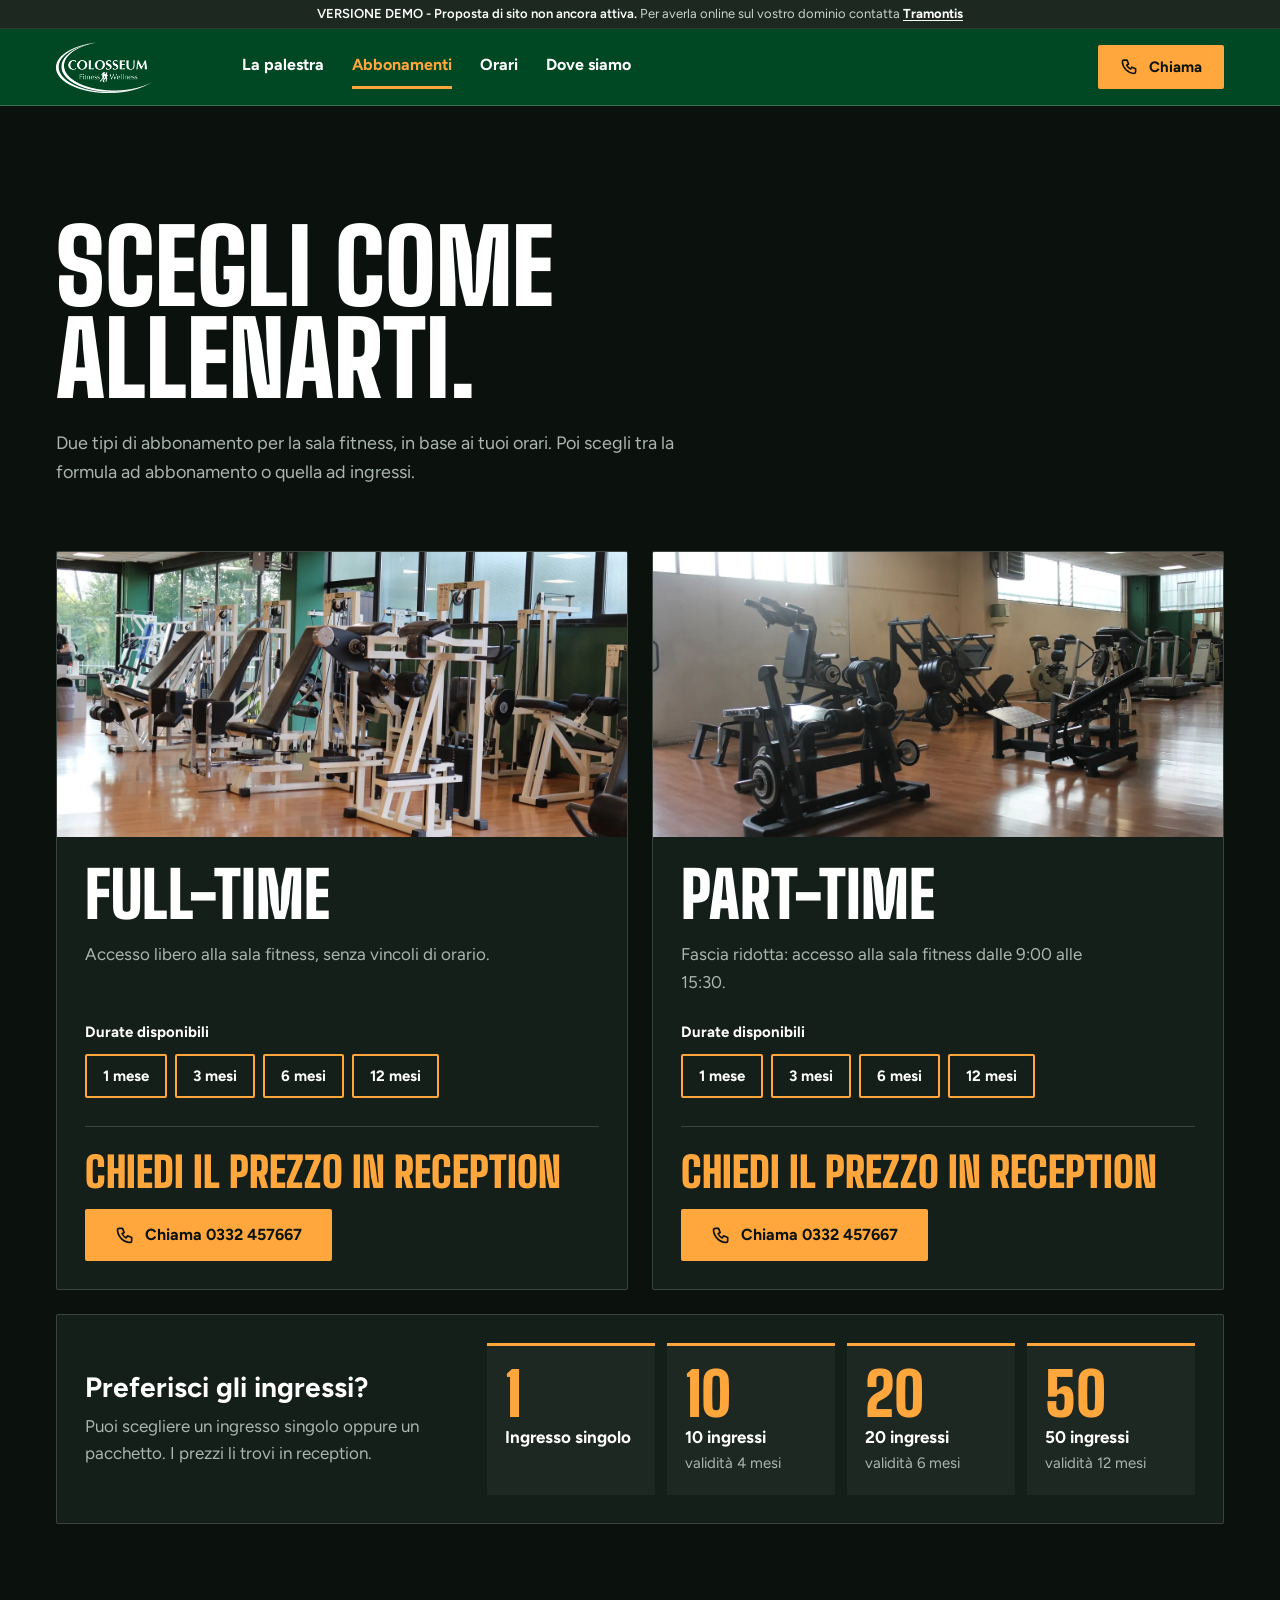
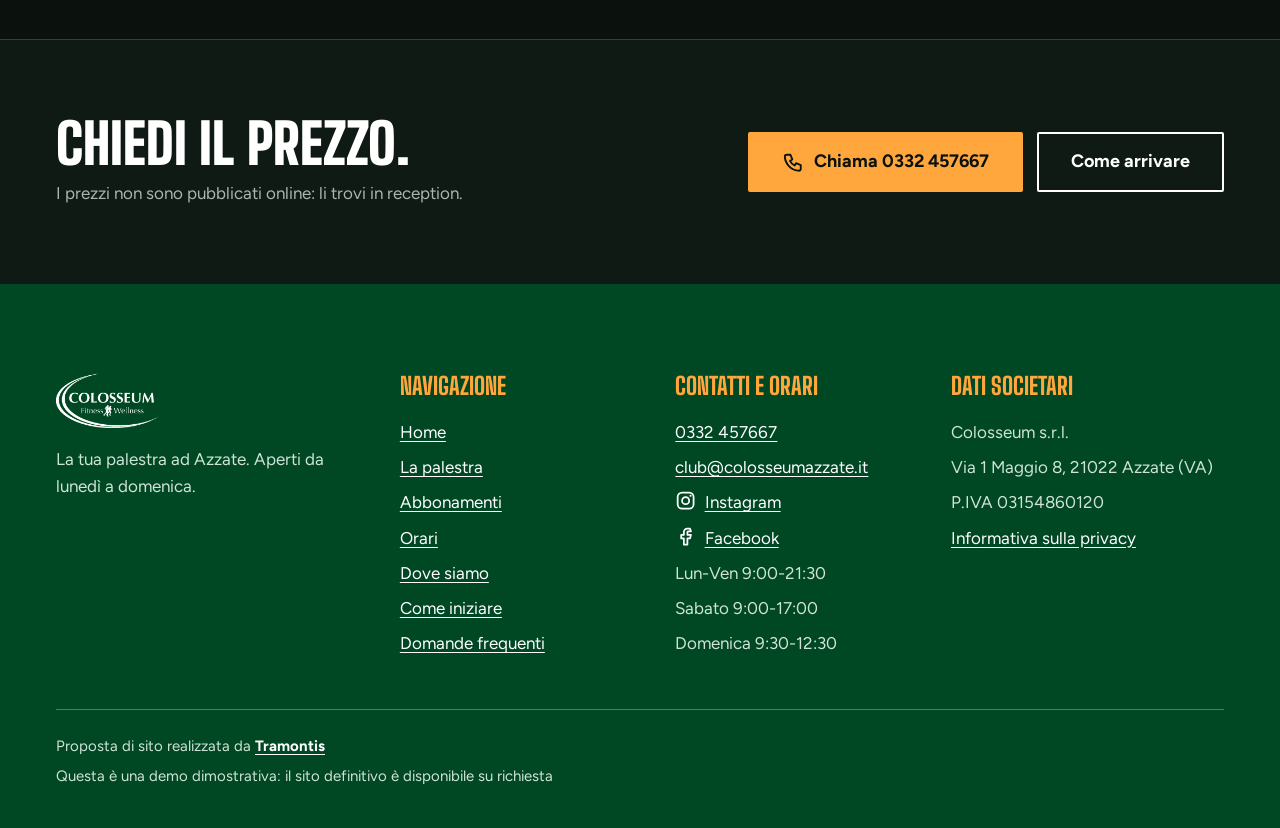
==== abbonamenti.html @ 858b018a "Nuove foto della sala, sfondo scuro ovunque, Part-time/Full-time e rifiniture - Sostituite le vecchi" ====
<!DOCTYPE html>
<html lang="it">
<head>
<meta charset="utf-8">
<meta name="viewport" content="width=device-width, initial-scale=1">
<script>document.documentElement.className += ' js';</script>
<title>[DEMO] Abbonamenti – Colosseum Azzate</title>
<meta name="description" content="Abbonamenti Full-time e Part-time da 1, 3, 6 o 12 mesi, ingresso singolo e pacchetti da 10, 20 e 50 ingressi. Chiedi il prezzo in reception.">
<!-- DEMO: rimuovere con go-live.sh (vedi README) -->
<meta name="robots" content="noindex, nofollow" id="demo-robots">
<meta name="theme-color" content="#004723">

<meta property="og:type" content="website">
<meta property="og:locale" content="it_IT">
<meta property="og:site_name" content="Colosseum Azzate">
<meta property="og:title" content="Abbonamenti – Colosseum Azzate">
<meta property="og:description" content="Abbonamenti Full-time e Part-time da 1, 3, 6 o 12 mesi, ingresso singolo e pacchetti da 10, 20 e 50 ingressi. Chiedi il prezzo in reception.">
<meta property="og:image" content="https://www.colosseumazzate.it/assets/img/og-image.jpg">
<meta property="og:image:width" content="1200">
<meta property="og:image:height" content="630">
<meta property="og:image:alt" content="La sala fitness di Colosseum Azzate">
<meta name="twitter:card" content="summary_large_image">

<link rel="icon" type="image/png" sizes="32x32" href="assets/img/favicon-32.png">
<link rel="apple-touch-icon" href="assets/img/apple-touch-icon.png">

<link rel="preload" href="assets/fonts/big-shoulders-display-latin-900-normal.woff2" as="font" type="font/woff2" crossorigin>
<link rel="preload" href="assets/fonts/figtree-latin-wght-normal.woff2" as="font" type="font/woff2" crossorigin>
<link rel="stylesheet" href="assets/css/style.css">
</head>

<!-- DEMO: unico punto di controllo = attributo data-demo del body (on: demo visibile; off: sito definitivo). Vedi README. -->
<body data-demo="on" id="top">

<svg width="0" height="0" style="position:absolute" aria-hidden="true" focusable="false">
  <defs>
    <symbol id="i-phone" viewBox="0 0 24 24"><path d="M5 4h4l2 5-2.5 1.5a11 11 0 0 0 5 5L15 13l5 2v4a2 2 0 0 1-2 2A16 16 0 0 1 3 6a2 2 0 0 1 2-2z" fill="none" stroke="currentColor" stroke-width="2" stroke-linejoin="round"/></symbol>
    <symbol id="i-pin" viewBox="0 0 24 24"><path d="M12 21s-7-6.2-7-11a7 7 0 0 1 14 0c0 4.8-7 11-7 11z" fill="none" stroke="currentColor" stroke-width="2" stroke-linejoin="round"/><circle cx="12" cy="10" r="2.5" fill="none" stroke="currentColor" stroke-width="2"/></symbol>
    <symbol id="i-mail" viewBox="0 0 24 24"><rect x="3" y="5" width="18" height="14" rx="2" fill="none" stroke="currentColor" stroke-width="2"/><path d="M3 7l9 6 9-6" fill="none" stroke="currentColor" stroke-width="2" stroke-linejoin="round"/></symbol>
    <symbol id="i-menu" viewBox="0 0 24 24"><path d="M4 7h16M4 12h16M4 17h16" fill="none" stroke="currentColor" stroke-width="2.5" stroke-linecap="square"/></symbol>
    <symbol id="i-close" viewBox="0 0 24 24"><path d="M5 5l14 14M19 5L5 19" fill="none" stroke="currentColor" stroke-width="2.5" stroke-linecap="square"/></symbol>
    <symbol id="i-instagram" viewBox="0 0 24 24"><rect x="3" y="3" width="18" height="18" rx="5" fill="none" stroke="currentColor" stroke-width="2"/><circle cx="12" cy="12" r="4" fill="none" stroke="currentColor" stroke-width="2"/><circle cx="17.5" cy="6.5" r="1.2" fill="currentColor"/></symbol>
    <symbol id="i-facebook" viewBox="0 0 24 24"><path d="M17 3h-3a4 4 0 0 0-4 4v3H7v4h3v7h4v-7h3l1-4h-4V7a1 1 0 0 1 1-1h3z" fill="none" stroke="currentColor" stroke-width="2" stroke-linejoin="round"/></symbol>
  </defs>
</svg>

<a class="skip" href="#contenuto">Vai al contenuto</a>

<div class="top">
  <div class="demo-bar" role="region" aria-label="Avviso versione demo">
    <p><strong>VERSIONE DEMO - Proposta di sito non ancora attiva.</strong> Per averla online sul vostro dominio contatta <a href="https://tramontis.netlify.app/" target="_blank" rel="noopener">Tramontis</a></p>
  </div>

  <header class="header">
    <div class="wrap header__row">
      <a class="header__logo" href="index.html" aria-label="Colosseum Azzate – home">
        <img src="assets/img/logo.png" width="312" height="103" alt="Colosseum Fitness &amp; Wellness">
      </a>
      <nav class="nav" id="menu" aria-label="Principale">
        <ul class="nav__list">
          <li><a href="la-palestra.html">La palestra</a></li>
          <li><a href="abbonamenti.html" aria-current="page">Abbonamenti</a></li>
          <li><a href="orari.html">Orari</a></li>
          <li><a href="dove-siamo.html">Dove siamo</a></li>
        </ul>
      </nav>
      <a class="btn btn--primary btn--sm header__call" href="tel:+390332457667"><svg class="ico" aria-hidden="true"><use href="#i-phone"/></svg>Chiama</a>
      <button class="header__burger" type="button" aria-expanded="false" aria-controls="menu" aria-label="Apri il menu">
        <svg class="ico ico--lg" aria-hidden="true"><use href="#i-menu"/></svg>
      </button>
    </div>
  </header>
</div>

<main id="contenuto">
  <section class="sec pagehead s-ink" aria-labelledby="page-title">
    <div class="wrap">
      <div class="sec__head">
        <h1 class="display" id="page-title">Scegli come<br>allenarti.</h1>
        <p class="sec__lede">Due tipi di abbonamento per la sala fitness, in base ai tuoi orari. Poi scegli tra la formula ad abbonamento o quella ad ingressi.</p>
      </div>
      <div class="plans">
        <article class="plan">
          <div class="plan__media"><img src="assets/img/sala-5.webp" width="1400" height="934" loading="lazy" alt="Le macchine isotoniche della sala fitness, con le colonne verdi e le finestre"></div>
          <div class="plan__body">
            <h2 class="plan__name">Full-time</h2>
            <p class="plan__desc">Accesso libero alla sala fitness, senza vincoli di orario.</p>
            <p class="plan__label" id="durate-full">Durate disponibili</p>
            <ul class="chips" aria-labelledby="durate-full"><li>1 mese</li><li>3 mesi</li><li>6 mesi</li><li>12 mesi</li></ul>
            <div class="plan__price">
              <p class="price" data-price-slot>Chiedi il prezzo in reception</p>
              <a class="btn btn--primary" href="tel:+390332457667"><svg class="ico" aria-hidden="true"><use href="#i-phone"/></svg>Chiama 0332 457667</a>
            </div>
          </div>
        </article>
        <article class="plan">
          <div class="plan__media"><img src="assets/img/sala-3.webp" width="1400" height="934" loading="lazy" alt="Macchinari per la forza sul parquet, illuminati dalla luce delle finestre"></div>
          <div class="plan__body">
            <h2 class="plan__name">Part-time</h2>
            <p class="plan__desc">Fascia ridotta: accesso alla sala fitness dalle 9:00 alle 15:30.</p>
            <p class="plan__label" id="durate-pt">Durate disponibili</p>
            <ul class="chips" aria-labelledby="durate-pt"><li>1 mese</li><li>3 mesi</li><li>6 mesi</li><li>12 mesi</li></ul>
            <div class="plan__price">
              <p class="price" data-price-slot>Chiedi il prezzo in reception</p>
              <a class="btn btn--primary" href="tel:+390332457667"><svg class="ico" aria-hidden="true"><use href="#i-phone"/></svg>Chiama 0332 457667</a>
            </div>
          </div>
        </article>
      </div>

      <div class="entries">
        <div class="entries__intro">
          <h2>Preferisci gli ingressi?</h2>
          <p>Puoi scegliere un ingresso singolo oppure un pacchetto. I prezzi li trovi in reception.</p>
        </div>
        <ul class="entries__list">
          <li><span class="num" aria-hidden="true">1</span><strong>Ingresso singolo</strong></li>
          <li><span class="num" aria-hidden="true">10</span><strong>10 ingressi</strong><span>validità 4 mesi</span></li>
          <li><span class="num" aria-hidden="true">20</span><strong>20 ingressi</strong><span>validità 6 mesi</span></li>
          <li><span class="num" aria-hidden="true">50</span><strong>50 ingressi</strong><span>validità 12 mesi</span></li>
        </ul>
      </div>
    </div>
  </section>

  <section class="cta s-ink2" aria-labelledby="cta-title">
    <div class="wrap cta__row">
      <div>
        <h2 id="cta-title">Chiedi il prezzo.</h2>
        <p>I prezzi non sono pubblicati online: li trovi in reception.</p>
      </div>
      <div class="cta__btns">
        <a class="btn btn--primary btn--lg" href="tel:+390332457667"><svg class="ico" aria-hidden="true"><use href="#i-phone"/></svg>Chiama 0332 457667</a>
        <a class="btn btn--ghost btn--lg" href="dove-siamo.html">Come arrivare</a>
      </div>
    </div>
  </section>
</main>

<footer class="footer s-green">
  <div class="wrap">
    <div class="footer__grid">
      <div class="footer__brand">
        <img src="assets/img/logo.png" width="312" height="103" loading="lazy" alt="Colosseum Fitness &amp; Wellness">
        <p>La tua palestra ad Azzate. Aperti da lunedì a domenica.</p>
      </div>
      <nav aria-label="Navigazione nel footer">
        <h2 class="footer__h">Navigazione</h2>
        <ul>
          <li><a href="index.html">Home</a></li>
          <li><a href="la-palestra.html">La palestra</a></li>
          <li><a href="abbonamenti.html">Abbonamenti</a></li>
          <li><a href="orari.html">Orari</a></li>
          <li><a href="dove-siamo.html">Dove siamo</a></li>
          <li><a href="come-iniziare.html">Come iniziare</a></li>
          <li><a href="faq.html">Domande frequenti</a></li>
        </ul>
      </nav>
      <div>
        <h2 class="footer__h">Contatti e orari</h2>
        <ul>
          <li><a href="tel:+390332457667">0332 457667</a></li>
          <li><a href="mailto:club@colosseumazzate.it?subject=Richiesta%20informazioni">club@colosseumazzate.it</a></li>
          <li><a href="https://www.instagram.com/colosseum_azzate/" target="_blank" rel="noopener noreferrer"><svg class="ico" aria-hidden="true"><use href="#i-instagram"/></svg>Instagram</a></li>
          <li><a href="https://www.facebook.com/colosseumazzate/?locale=it_IT" target="_blank" rel="noopener noreferrer"><svg class="ico" aria-hidden="true"><use href="#i-facebook"/></svg>Facebook</a></li>
          <li>Lun-Ven 9:00-21:30</li>
          <li>Sabato 9:00-17:00</li>
          <li>Domenica 9:30-12:30</li>
        </ul>
      </div>
      <div>
        <h2 class="footer__h">Dati societari</h2>
        <ul>
          <li>Colosseum s.r.l.</li>
          <li>Via 1 Maggio 8, 21022 Azzate (VA)</li>
          <li>P.IVA 03154860120</li>
          <li><a href="privacy.html">Informativa sulla privacy</a></li>
        </ul>
      </div>
    </div>
    <div class="footer__legal">
      <p class="demo-only">Proposta di sito realizzata da <a href="https://tramontis.netlify.app/" target="_blank" rel="noopener">Tramontis</a></p>
      <p class="demo-only">Questa è una demo dimostrativa: il sito definitivo è disponibile su richiesta</p>
    </div>
  </div>
</footer>

<aside aria-label="Chiamata rapida">
<a class="callbar" href="tel:+390332457667"><svg class="ico" aria-hidden="true"><use href="#i-phone"/></svg>Chiama 0332 457667</a>
</aside>
<script src="assets/js/main.js" defer></script>
</body>
</html>
---- assets/css/style.css ----
/* ==========================================================================
   Colosseum Azzate - proposta di sito (demo)
   Verde Colosseum = #004723, campionato dal logo originale (Imgs/logo.png).
   ========================================================================== */

@font-face {
  font-family: "Big Shoulders Display";
  font-weight: 800;
  font-style: normal;
  font-display: swap;
  src: url("../fonts/big-shoulders-display-latin-800-normal.woff2") format("woff2");
}
@font-face {
  font-family: "Big Shoulders Display";
  font-weight: 900;
  font-style: normal;
  font-display: swap;
  src: url("../fonts/big-shoulders-display-latin-900-normal.woff2") format("woff2");
}
@font-face {
  font-family: "Figtree";
  font-weight: 300 900;
  font-style: normal;
  font-display: swap;
  src: url("../fonts/figtree-latin-wght-normal.woff2") format("woff2");
}

:root {
  --ink: #0b120e;
  --ink-2: #101a14;      /* appena più chiaro, per alternare le fasce */
  --ink-deep: #070c09;
  --green: #004723;      /* verde del logo, esatto */
  --pop: #ffa63d;        /* ambra: unico accento (CTA, numeri, linee su fondo scuro/verde) */
  --demo: #1c2820;       /* usato SOLO dalla barra demo: tono su tono, discreto */

  --font-display: "Big Shoulders Display", "Arial Narrow", "Roboto Condensed", Impact, sans-serif;
  --font-text: "Figtree", system-ui, -apple-system, "Segoe UI", Roboto, Helvetica, Arial, sans-serif;

  --gutter: clamp(20px, 5vw, 56px);
  --max: 1240px;
  --sec-y: clamp(72px, 9vw, 128px);
  --radius: 2px;
  --top-h: 120px;        /* aggiornata da main.js con l'altezza reale di barra demo + header */
}

/* Superfici: sempre scure. Il verde del logo è usato per il footer e per le fasce di accento */
.s-ink {
  --bg: var(--ink); --fg: #fff; --muted: #aab6af; --accent: var(--pop);
  --line: rgba(255, 255, 255, .16); --card: #151f19; --focus: var(--pop);
  --btn-bg: var(--pop); --btn-fg: var(--ink); --btn-hover-bg: #fff; --btn-hover-fg: var(--ink);
}
.s-ink2 {
  --bg: var(--ink-2); --fg: #fff; --muted: #aab6af; --accent: var(--pop);
  --line: rgba(255, 255, 255, .16); --card: #19241d; --focus: var(--pop);
  --btn-bg: var(--pop); --btn-fg: var(--ink); --btn-hover-bg: #fff; --btn-hover-fg: var(--ink);
}
.s-green {
  --bg: var(--green); --fg: #fff; --muted: #cfe3d7; --accent: var(--pop);
  --line: rgba(255, 255, 255, .3); --card: #003a1d; --focus: #fff;
  --btn-bg: #fff; --btn-fg: var(--green); --btn-hover-bg: var(--pop); --btn-hover-fg: var(--ink);
}
.s-ink, .s-ink2, .s-green { background: var(--bg); color: var(--fg); }

/* Base ------------------------------------------------------------------- */
*, *::before, *::after { box-sizing: border-box; }
html { scroll-behavior: smooth; -webkit-text-size-adjust: 100%; }
body {
  margin: 0;
  position: relative;               /* ancora la filigrana DEMO a tutta l'altezza della pagina */
  font-family: var(--font-text);
  font-size: 1.0625rem;
  line-height: 1.6;
  background: var(--ink);
  color: #fff;
  overflow-x: hidden;
  -webkit-font-smoothing: antialiased;
}
img { display: block; max-width: 100%; height: auto; }
h1, h2, h3, p, ul, ol, figure, address { margin: 0; padding: 0; }
ul, ol { list-style: none; }
address { font-style: normal; }
a { color: inherit; }
a[href^="tel:"] { white-space: nowrap; }
button { font: inherit; color: inherit; }

:focus-visible { outline: 3px solid var(--focus, var(--pop)); outline-offset: 3px; }

.skip {
  position: absolute; left: 12px; top: -100px; z-index: 2000;
  background: #fff; color: var(--ink); padding: 12px 18px; font-weight: 700;
}
.skip:focus { top: 12px; outline: 3px solid var(--green); }

.wrap { width: 100%; max-width: calc(var(--max) + var(--gutter) * 2); margin-inline: auto; padding-inline: var(--gutter); }

.ico { width: 1.25em; height: 1.25em; flex: none; }
.ico--lg { width: 28px; height: 28px; }

/* Tipografia ------------------------------------------------------------- */
.display, .hero__title, .plan__name, .num, .hours__time, .price {
  font-family: var(--font-display);
  font-weight: 900;
  text-transform: uppercase;
  letter-spacing: 0;
}
.display { font-size: clamp(3.25rem, 8vw, 6.5rem); line-height: .9; }
h2, h3 { font-size: 1.375rem; line-height: 1.2; font-weight: 700; }

/* Bottoni ---------------------------------------------------------------- */
.btn {
  display: inline-flex; align-items: center; justify-content: center; gap: 10px;
  min-height: 52px; padding: 14px 28px;
  font-family: var(--font-text); font-size: 1rem; font-weight: 700; line-height: 1.2; text-decoration: none;
  border: 2px solid transparent; border-radius: var(--radius); cursor: pointer;
  transition: background-color .15s, color .15s, border-color .15s;
}
.btn--primary { background: var(--btn-bg); color: var(--btn-fg); }
.btn--primary:hover { background: var(--btn-hover-bg); color: var(--btn-hover-fg); }
.btn--ghost { background: transparent; color: var(--fg); border-color: currentColor; }
.btn--ghost:hover { background: var(--fg); color: var(--bg); }
.btn--lg { min-height: 60px; padding: 16px 32px; font-size: 1.125rem; }
.btn--sm { min-height: 44px; padding: 10px 20px; font-size: .9375rem; }

/* Barra fissa in alto: barra DEMO + header ------------------------------- */
.top { position: sticky; top: 0; z-index: 1300; }

.demo-bar, .demo-only { display: none; }
body[data-demo="on"] .demo-bar { display: block; }
body[data-demo="on"] .demo-only { display: block; }

.demo-bar {
  background: var(--demo); color: #c9d4cd;
  border-bottom: 1px solid rgba(255, 255, 255, .08);
  padding: 5px var(--gutter);
  text-align: center; font-size: .75rem; line-height: 1.35;
}
.demo-bar strong { color: #fff; font-weight: 600; }
.demo-bar a { color: #fff; font-weight: 700; text-underline-offset: 2px; }
.demo-bar a:hover { background: #fff; color: var(--ink); }
.demo-bar a:focus-visible { outline-color: #fff; }

.header { background: var(--green); color: #fff; border-bottom: 1px solid rgba(255, 255, 255, .22); --focus: #fff; }
.header .btn--primary { --btn-bg: var(--pop); --btn-fg: var(--ink); --btn-hover-bg: #fff; --btn-hover-fg: var(--green); }
.header__row { display: flex; align-items: center; gap: 12px; min-height: 68px; }
.header__logo { display: block; margin-right: auto; line-height: 0; }
.header__logo img { height: 46px; width: auto; }
.header__burger {
  display: inline-flex; align-items: center; justify-content: center;
  width: 44px; height: 44px; background: none; color: #fff; border: 2px solid #fff; border-radius: var(--radius); cursor: pointer;
}

.nav { position: absolute; left: 0; right: 0; top: 100%; background: var(--green); border-bottom: 1px solid rgba(255, 255, 255, .22); display: none; box-shadow: 0 14px 24px rgba(0, 0, 0, .3); }
.nav.is-open { display: block; }
.nav__list { padding: 8px var(--gutter) 16px; }
.nav__list a { display: block; padding: 14px 0; font-weight: 700; font-size: 1.125rem; text-decoration: none; border-bottom: 1px solid rgba(255, 255, 255, .22); }
.nav__list a:hover, .nav__list a[aria-current="page"] { color: var(--pop); }
html:not(.js) .nav { display: block; position: static; order: 5; width: 100%; }
html:not(.js) .header__row { flex-wrap: wrap; }
html:not(.js) .header__burger { display: none; }

/* Hero ------------------------------------------------------------------- */
.hero { position: relative; overflow: hidden; padding: clamp(36px, 5vw, 64px) 0 clamp(56px, 6vw, 88px); }
.hero__grid { display: grid; gap: 40px; align-items: center; }
.hero__title { font-size: clamp(4.25rem, 21vw, 7.5rem); line-height: .86; }
.hero__title span { white-space: nowrap; }
.hero__title span { display: block; animation: rise .8s cubic-bezier(.2, .7, .2, 1) both; animation-delay: calc(var(--i) * 110ms); }
.hero__lede { margin-top: 28px; max-width: 34ch; font-size: 1.1875rem; color: var(--muted); }
.hero__cta { display: flex; flex-wrap: wrap; gap: 14px; margin-top: 32px; }
.hero__photo { position: relative; overflow: hidden; background: var(--green); aspect-ratio: 4 / 3; border-radius: var(--radius); }
.hero__photo img { width: 100%; height: 100%; object-fit: cover; object-position: 60% center; }
.hero__photo::after {            /* velo leggero in basso, per leggere l'indicatore */
  content: ""; position: absolute; inset: 0; pointer-events: none;
  background: linear-gradient(180deg, transparent 55%, rgba(7, 12, 9, .55) 100%);
}
@keyframes rise { from { opacity: 0; transform: translateY(28px); } to { opacity: 1; transform: none; } }

/* Indicatore aperto/chiuso */
.status { display: inline-flex; align-items: center; gap: 14px; }
.status__dot { width: 14px; height: 14px; border-radius: 50%; background: #8a968f; flex: none; }
.status__text { display: flex; flex-direction: column; line-height: 1.25; }
.status__text strong { font-size: 1.125rem; font-weight: 800; }
.status__text span { font-size: .9375rem; }
.status.is-open .status__dot { background: var(--pop); box-shadow: 0 0 0 5px rgba(255, 166, 61, .3); }
.status.is-open .status__text strong { color: var(--accent); }
.status--on-photo {
  position: absolute; left: 16px; bottom: 16px; z-index: 2;
  padding: 14px 20px 14px 16px; background: var(--ink); color: #fff; border-radius: var(--radius);
  --accent: var(--pop);
}
.status--on-photo .status__text span { color: #aab6af; }
.status--big { padding: 18px 26px 18px 22px; background: var(--card); border: 2px solid var(--line); border-radius: var(--radius); }
.status--big.is-open { border-color: var(--pop); }
.status--big .status__text strong { font-size: 1.5rem; }
.status--big .status__text span { color: var(--muted); }

/* Nastro scorrevole */
.marquee { overflow: hidden; border-block: 1px solid rgba(255, 255, 255, .18); }
.marquee__track { display: flex; width: max-content; animation: marquee 48s linear infinite; }
.marquee__group { display: flex; flex: none; }
.marquee__group li {
  display: flex; align-items: center; white-space: nowrap; padding: 18px 0;
  font-family: var(--font-display); font-weight: 800; font-size: 1.625rem; text-transform: uppercase; line-height: 1;
}
.marquee__group li::after {
  content: ""; width: 10px; height: 10px; margin-inline: 28px; background: var(--pop); transform: rotate(45deg); flex: none;
}
@keyframes marquee { to { transform: translateX(-50%); } }

/* Sezioni ---------------------------------------------------------------- */
.sec { padding-block: var(--sec-y); }
.sec__head { margin-bottom: clamp(36px, 5vw, 64px); }
.sec__head--split { display: flex; flex-wrap: wrap; align-items: flex-end; justify-content: space-between; gap: 28px; }
.sec__lede { margin-top: 24px; max-width: 52ch; font-size: 1.125rem; color: var(--muted); }
.note { margin-top: 24px; max-width: 70ch; font-size: .9375rem; color: var(--muted); }
.note a { font-weight: 700; }

/* Orari */
.hours { display: grid; gap: 16px; }
.hours__item { padding: 24px 24px 28px; background: var(--card); border: 2px solid var(--line); border-radius: var(--radius); position: relative; }
.hours__day { font-size: 1.25rem; }
.hours__time { margin-top: 8px; font-size: clamp(3.25rem, 13vw, 4.5rem); line-height: 1; white-space: nowrap; color: #fff; }
.hours__item.is-today { background: var(--green); border-color: var(--pop); color: #fff; }
.hours__item.is-today .hours__time { color: #fff; }
.hours__item.is-today .hours__day::after {
  content: "Oggi"; margin-left: 12px; padding: 3px 10px; background: var(--pop); color: var(--ink);
  font-family: var(--font-text); font-size: .8125rem; font-weight: 800; vertical-align: middle; border-radius: var(--radius);
}

/* La palestra */
.palestra { display: grid; gap: 40px; align-items: start; }
.palestra__text { display: grid; gap: 20px; align-content: start; }
.palestra__text p { max-width: 56ch; color: var(--muted); }
.palestra__text .corsi { margin-top: 12px; padding: 24px; border: 2px solid var(--line); border-left: 6px solid var(--accent); border-radius: var(--radius); display: grid; gap: 8px; justify-items: start; }
.corsi p { color: var(--fg); }
.corsi h2 { font-size: 1.5rem; }
.corsi .btn { margin-top: 8px; }
.palestra__row { display: grid; gap: 12px; margin-top: 12px; }
.ph { overflow: hidden; border-radius: var(--radius); background: var(--card); }
.ph img { width: 100%; height: 100%; object-fit: cover; aspect-ratio: 3 / 2; }

/* Perché */
.reasons { display: grid; gap: 0 40px; }
.reason { padding: 28px 0 32px; border-top: 3px solid var(--pop); display: grid; gap: 8px; align-content: start; }
.reason .num { font-size: clamp(4rem, 9vw, 6rem); line-height: .9; color: var(--accent); }
.reason p { color: var(--muted); max-width: 36ch; }

/* Abbonamenti */
.plans { display: grid; gap: 24px; }
.plan { display: flex; flex-direction: column; background: var(--card); border: 1px solid var(--line); border-radius: var(--radius); overflow: hidden; }
.plan__media { overflow: hidden; }
.plan__media img { width: 100%; aspect-ratio: 16 / 8; object-fit: cover; }
.plan__body { padding: 28px; display: grid; gap: 16px; align-content: start; flex: 1; }
.plan__name { font-size: clamp(2.75rem, 6vw, 4rem); line-height: .95; }
.plan__desc { color: var(--muted); max-width: 40ch; }
.plan__label { font-size: .9375rem; font-weight: 700; margin-top: 8px; }
.chips { display: flex; flex-wrap: wrap; gap: 8px; margin-top: -6px; }
.chips li { padding: 8px 16px; border: 2px solid var(--accent); color: var(--fg); font-weight: 700; font-size: .9375rem; border-radius: var(--radius); }
.plan__price { margin-top: 12px; padding-top: 24px; border-top: 1px solid var(--line); display: grid; gap: 16px; justify-items: start; }
.price { font-size: clamp(1.875rem, 4.5vw, 2.625rem); line-height: 1; color: var(--accent); }

.entries { margin-top: 24px; display: grid; gap: 28px; padding: 28px; background: var(--card); border: 1px solid var(--line); border-radius: var(--radius); }
.entries__intro { display: grid; gap: 8px; align-content: start; }
.entries__intro h2 { font-size: 1.75rem; }
.entries__intro p { color: var(--muted); max-width: 44ch; }
.entries__list { display: grid; grid-template-columns: 1fr 1fr; gap: 12px; }
.entries__list li { display: flex; flex-direction: column; padding: 18px 18px 20px; border-top: 3px solid var(--accent); background: rgba(255, 255, 255, .04); }
.entries__list .num { font-size: 3.75rem; line-height: 1; color: var(--accent); }
.entries__list strong { font-size: 1.0625rem; }
.entries__list span:last-child:not(.num) { font-size: .9375rem; color: var(--muted); }

/* Gallery */
/* Come iniziare */
.steps { display: grid; gap: 0 48px; }
.step { padding: 28px 0 32px; border-top: 3px solid var(--pop); display: grid; gap: 8px; align-content: start; }
.step .num { font-size: clamp(4rem, 9vw, 6rem); line-height: .9; color: var(--accent); }
.step p { color: var(--muted); max-width: 36ch; }
.start__cta { display: flex; flex-wrap: wrap; gap: 14px; margin-top: 40px; }

/* Dove siamo */
.pagehead--flush { padding-bottom: clamp(32px, 4vw, 56px); }
.pagehead--flush .sec__head { margin-bottom: 0; }
.outside { overflow: hidden; }
.outside img { width: 100%; aspect-ratio: 2 / 1; object-fit: cover; object-position: 24% 60%; }
@media (min-width: 640px) { .outside img { aspect-ratio: 3 / 1; object-position: center 60%; } }
.where { display: grid; gap: 36px; }
.where__block { display: grid; gap: 14px; align-content: start; justify-items: start; }
.where__block h2 { font-size: 1.75rem; }
.where__block address { font-size: 1.1875rem; }
.where__block p { color: var(--muted); max-width: 46ch; }
.contacts { display: grid; gap: 12px; font-size: 1.1875rem; }
.contacts li { display: flex; align-items: center; gap: 12px; }
.contacts a { font-weight: 700; text-underline-offset: 3px; overflow-wrap: anywhere; }
.contacts .ico { color: var(--accent); }
.footer .ico { vertical-align: -.2em; margin-right: 8px; }

/* FAQ */
.faq__list { max-width: 860px; border-top: 3px solid var(--pop); }
.faq__list details { border-bottom: 1px solid var(--line); }
.faq__list summary {
  list-style: none; cursor: pointer; display: flex; align-items: center; justify-content: space-between; gap: 20px;
  padding: 22px 0; font-size: 1.1875rem; font-weight: 700; line-height: 1.3;
}
.faq__list summary::-webkit-details-marker { display: none; }
.faq__list summary::after {
  content: ""; flex: none; width: 24px; height: 24px;
  background:
    linear-gradient(var(--accent), var(--accent)) center / 100% 3px no-repeat,
    linear-gradient(var(--accent), var(--accent)) center / 3px 100% no-repeat;
}
.faq__list details[open] summary::after { background: linear-gradient(var(--accent), var(--accent)) center / 100% 3px no-repeat; }
.faq__list summary:hover { color: var(--pop); }
.faq__list details p { padding: 0 44px 24px 0; max-width: 62ch; color: var(--muted); }
.faq__list details a { font-weight: 700; }

/* Footer ----------------------------------------------------------------- */
.footer { padding: clamp(56px, 7vw, 88px) 0 40px; }
.footer__grid { display: grid; gap: 40px; }
.footer__brand img { height: 56px; width: auto; }
.footer__brand p { margin-top: 18px; max-width: 30ch; color: var(--muted); }
.footer__h { font-family: var(--font-display); font-weight: 800; font-size: 1.5rem; text-transform: uppercase; margin-bottom: 14px; color: var(--accent); }
.footer li { padding: 4px 0; color: var(--muted); }
.footer a { color: #fff; text-underline-offset: 3px; }
.footer a:hover { color: var(--pop); }
.footer__legal { margin-top: 48px; padding-top: 24px; border-top: 1px solid var(--line); display: grid; gap: 6px; font-size: .9375rem; color: var(--muted); }
.footer__legal:empty { display: none; }
.footer__legal a { font-weight: 700; }

/* Barra "Chiama" fissa su mobile */
.callbar {
  position: fixed; left: 0; right: 0; bottom: 0; z-index: 1250;
  display: flex; align-items: center; justify-content: center; gap: 10px; min-height: 60px;
  background: var(--pop); color: var(--ink); font-weight: 800; font-size: 1.125rem; text-decoration: none;
  border-top: 3px solid var(--ink-deep);
}
.callbar:hover { background: #fff; }
.callbar:focus-visible { outline-color: var(--ink); outline-offset: -6px; }
body { padding-bottom: 60px; }

/* Lightbox --------------------------------------------------------------- */
/* Privacy ---------------------------------------------------------------- */
.doc { padding-block: clamp(48px, 7vw, 96px); }
.doc__body { max-width: 72ch; display: grid; gap: 18px; }
.doc__body h1 { font-family: var(--font-display); font-weight: 900; text-transform: uppercase; font-size: clamp(3rem, 8vw, 5.5rem); line-height: .92; margin-bottom: 12px; }
.doc__body h2 { font-size: 1.5rem; margin-top: 20px; }
.doc__body ul { list-style: disc; padding-left: 1.25em; display: grid; gap: 6px; }
.doc__body a { font-weight: 700; text-underline-offset: 3px; color: var(--pop); }
.doc__body p, .doc__body li { color: #d5ded8; }
.doc__body .back { font-weight: 700; }

/* Intestazione di pagina (pagine interne) */
.pagehead .sec__lede { margin-top: 24px; }
.sec--tight-top { padding-top: 0; }

/* Indice delle pagine (home) */
.hub { display: grid; gap: 14px; }
.hub { align-items: stretch; }
.hub li { display: flex; }
.hub__item {
  flex: 1; display: grid; gap: 8px; align-content: start; padding: 26px 26px 28px;
  background: var(--card); border: 1px solid var(--line); border-top: 4px solid var(--pop); border-radius: var(--radius);
  text-decoration: none; transition: background-color .15s, border-color .15s;
}
a.hub__item:hover { background: var(--green); border-color: var(--green); border-top-color: var(--pop); color: #fff; }
a.hub__item:hover p { color: #cfe3d7; }
.hub__item p a { color: var(--fg); font-weight: 700; text-underline-offset: 3px; }
.hub__item p a:hover { color: var(--pop); }
.hub__item h3 { font-family: var(--font-display); font-weight: 900; text-transform: uppercase; font-size: 2.25rem; line-height: 1; }
.hub__item p { color: var(--muted); max-width: 34ch; }
.hub__item:focus-visible { outline-offset: 4px; }
div.hub__item { align-content: start; }

/* Fascia finale con invito a chiamare */
.cta { padding-block: clamp(48px, 6vw, 80px); border-top: 1px solid var(--line); }
.cta__row { display: flex; flex-wrap: wrap; align-items: center; justify-content: space-between; gap: 24px 40px; }
.cta h2 { font-family: var(--font-display); font-weight: 900; text-transform: uppercase; font-size: clamp(2.25rem, 5vw, 3.5rem); line-height: .95; }
.cta p { margin-top: 10px; color: var(--muted); }
.cta__btns { display: flex; flex-wrap: wrap; gap: 14px; }

/* Foto d'archivio (esterno): leggermente scurite e riportate nella palette verde-grafite */
.tone { position: relative; isolation: isolate; }
.tone img { filter: saturate(.88) brightness(.88) contrast(1.03); transition: filter .25s ease, transform .35s ease; }
.tone::after {
  content: ""; position: absolute; inset: 0; z-index: 1; pointer-events: none;
  background: linear-gradient(180deg, rgba(0, 71, 35, .12) 0%, rgba(7, 12, 9, .26) 100%);
}

/* Reveal allo scroll (solo con JS, sobrio) */
.js [data-reveal] > * { opacity: 0; transform: translateY(20px); transition: opacity .6s ease, transform .6s ease; transition-delay: calc(var(--n, 0) * 70ms); }
.js [data-reveal].is-in > * { opacity: 1; transform: none; }

/* Breakpoint ------------------------------------------------------------- */
@media (min-width: 640px) {
  .reasons, .steps { grid-template-columns: repeat(2, 1fr); }
  .palestra__row { grid-template-columns: repeat(3, 1fr); }
  .hub { grid-template-columns: repeat(2, 1fr); }
  .entries__list { grid-template-columns: repeat(4, 1fr); }
  .footer__grid { grid-template-columns: 1fr 1fr; }
  .where { grid-template-columns: repeat(2, 1fr); }
}

@media (min-width: 960px) {
  body { padding-bottom: 0; }
  .callbar { display: none; }
  .demo-bar { font-size: .8125rem; }
  .header__row { gap: 28px; min-height: 76px; }
  .header__logo img { height: 52px; }
  .header__burger { display: none; }
  .nav { position: static; display: block; background: none; border: 0; box-shadow: none; }
  .nav__list { display: flex; gap: 28px; padding: 0; }
  .nav__list a { padding: 8px 0; font-size: 1rem; border: 0; border-bottom: 3px solid transparent; }
  .nav__list a:hover, .nav__list a[aria-current="page"] { border-bottom-color: var(--pop); }
  .header__logo { margin-right: 0; }
  .header__call { margin-left: auto; }
  html:not(.js) .nav { width: auto; order: 0; }

  .hero__grid { grid-template-columns: minmax(0, 1.25fr) minmax(0, 1fr); gap: 56px; }
  .hero__title { font-size: clamp(5.5rem, 10.6vw, 9.75rem); }
  .hero__photo { aspect-ratio: 5 / 6; }
  .hero__photo img { object-position: 30% center; }

  .palestra { grid-template-columns: minmax(0, 5fr) minmax(0, 7fr); gap: 72px; }
  .palestra__row { gap: 20px; margin-top: 28px; }
  .reasons { grid-template-columns: repeat(3, 1fr); }
  .hub { grid-template-columns: repeat(3, 1fr); }
  .steps { grid-template-columns: repeat(3, 1fr); }
  .plans { grid-template-columns: 1fr 1fr; }
  .plan__desc { min-height: 3.2em; }
  .hours { grid-template-columns: repeat(3, 1fr); }
  .hours__time { font-size: clamp(3rem, 5.4vw, 4.5rem); }
  .entries { grid-template-columns: minmax(0, 4fr) minmax(0, 8fr); align-items: center; gap: 48px; }
  .where { grid-template-columns: 1fr 1.2fr 1fr; gap: 56px; }
  .footer__grid { grid-template-columns: 1.3fr 1fr 1fr 1.2fr; gap: 48px; }
}

/* Movimento ridotto ------------------------------------------------------ */
@media (prefers-reduced-motion: reduce) {
  html { scroll-behavior: auto; }
  *, *::before, *::after { animation: none !important; transition: none !important; }
  .js [data-reveal] > * { opacity: 1; transform: none; }
  .marquee__track { width: auto; }
  .marquee__group { flex-wrap: wrap; padding-inline: var(--gutter); column-gap: 0; }
  .marquee__group[aria-hidden="true"] { display: none; }
  .marquee__group li { padding: 12px 0; }
}

/* Demo disattivata: nessuna riga legale vuota nel footer */
body:not([data-demo="on"]) .footer__legal { display: none; }
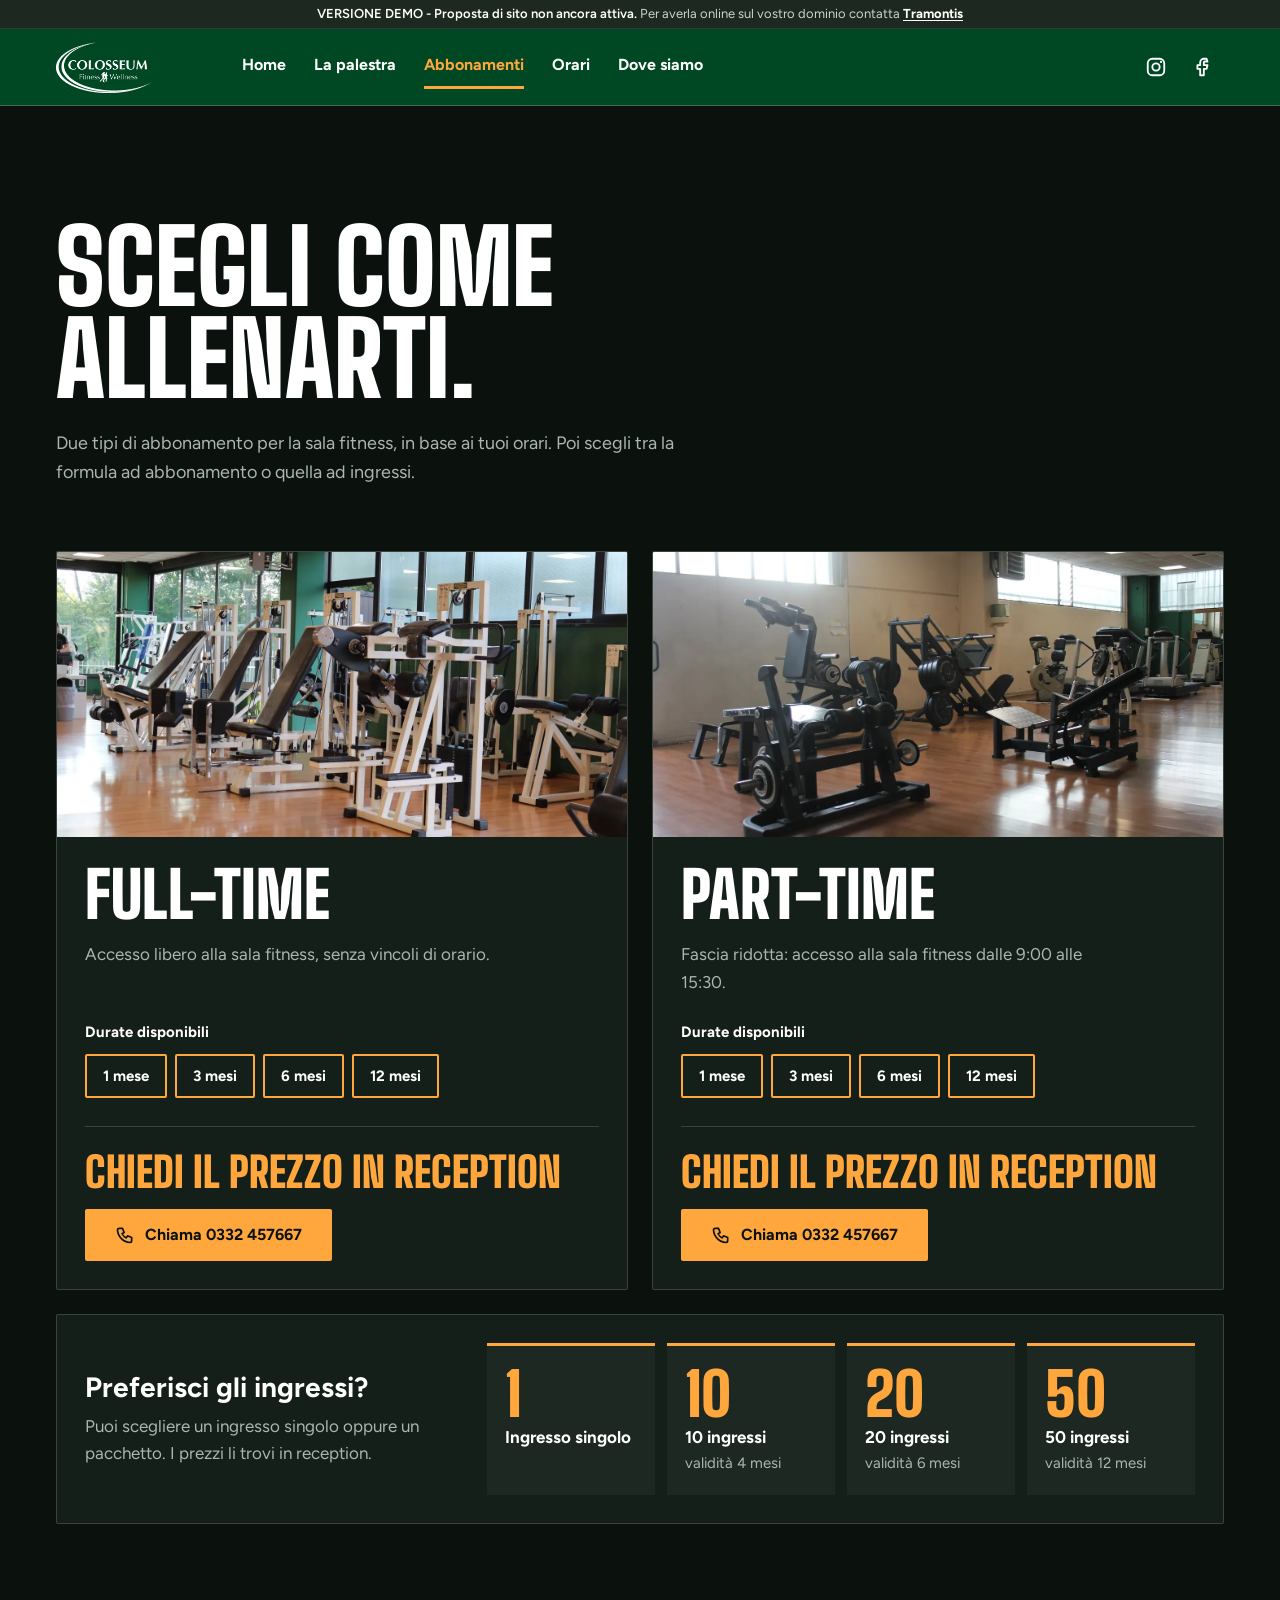
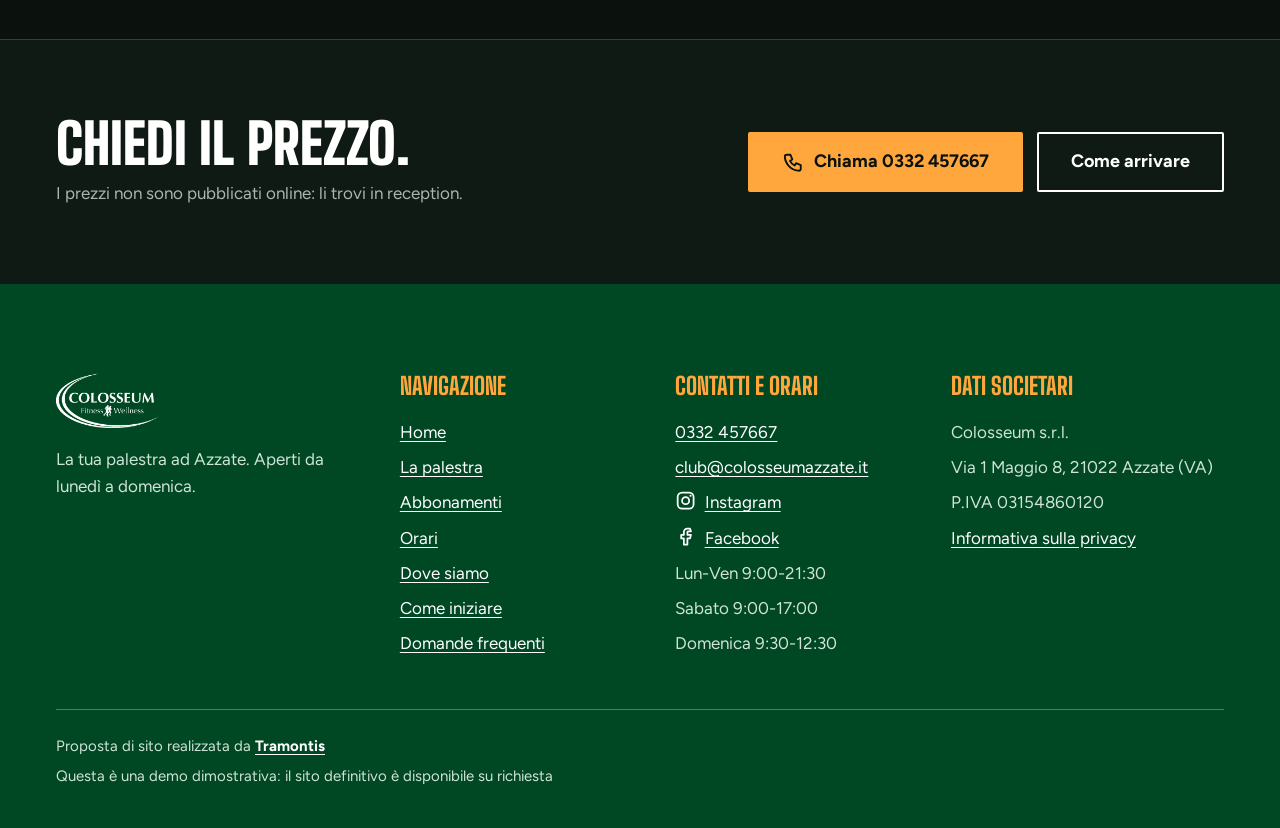
==== commit 6acc521e: "Header: Home nel menu, icone social al posto di Chiama; foto Dove siamo panoramica - Voce Home nel m" ====
--- a/abbonamenti.html
+++ b/abbonamenti.html
@@ -58,13 +58,17 @@
       </a>
       <nav class="nav" id="menu" aria-label="Principale">
         <ul class="nav__list">
+          <li><a href="index.html">Home</a></li>
           <li><a href="la-palestra.html">La palestra</a></li>
           <li><a href="abbonamenti.html" aria-current="page">Abbonamenti</a></li>
           <li><a href="orari.html">Orari</a></li>
           <li><a href="dove-siamo.html">Dove siamo</a></li>
         </ul>
       </nav>
-      <a class="btn btn--primary btn--sm header__call" href="tel:+390332457667"><svg class="ico" aria-hidden="true"><use href="#i-phone"/></svg>Chiama</a>
+      <div class="header__social">
+        <a href="https://www.instagram.com/colosseum_azzate/" target="_blank" rel="noopener noreferrer" aria-label="Instagram (si apre in una nuova scheda)"><svg class="ico" aria-hidden="true"><use href="#i-instagram"/></svg></a>
+        <a href="https://www.facebook.com/colosseumazzate/?locale=it_IT" target="_blank" rel="noopener noreferrer" aria-label="Facebook (si apre in una nuova scheda)"><svg class="ico" aria-hidden="true"><use href="#i-facebook"/></svg></a>
+      </div>
       <button class="header__burger" type="button" aria-expanded="false" aria-controls="menu" aria-label="Apri il menu">
         <svg class="ico ico--lg" aria-hidden="true"><use href="#i-menu"/></svg>
       </button>
--- a/assets/css/style.css
+++ b/assets/css/style.css
@@ -140,7 +140,10 @@
 .demo-bar a:focus-visible { outline-color: #fff; }
 
 .header { background: var(--green); color: #fff; border-bottom: 1px solid rgba(255, 255, 255, .22); --focus: #fff; }
-.header .btn--primary { --btn-bg: var(--pop); --btn-fg: var(--ink); --btn-hover-bg: #fff; --btn-hover-fg: var(--green); }
+.header__social { display: flex; align-items: center; gap: 2px; }
+.header__social a { display: inline-flex; align-items: center; justify-content: center; width: 44px; height: 44px; color: #fff; border-radius: var(--radius); transition: color .15s; }
+.header__social a:hover { color: var(--pop); }
+.header__social .ico { width: 22px; height: 22px; }
 .header__row { display: flex; align-items: center; gap: 12px; min-height: 68px; }
 .header__logo { display: block; margin-right: auto; line-height: 0; }
 .header__logo img { height: 46px; width: auto; }
@@ -280,8 +283,8 @@
 .pagehead--flush { padding-bottom: clamp(32px, 4vw, 56px); }
 .pagehead--flush .sec__head { margin-bottom: 0; }
 .outside { overflow: hidden; }
-.outside img { width: 100%; aspect-ratio: 2 / 1; object-fit: cover; object-position: 24% 60%; }
-@media (min-width: 640px) { .outside img { aspect-ratio: 3 / 1; object-position: center 60%; } }
+.outside img { width: 100%; aspect-ratio: 5 / 2; object-fit: cover; object-position: 24% 60%; }
+@media (min-width: 640px) { .outside img { aspect-ratio: 1797 / 401; object-position: center; } }  /* proporzioni originali: nessun ritaglio né ingrandimento */
 .where { display: grid; gap: 36px; }
 .where__block { display: grid; gap: 14px; align-content: start; justify-items: start; }
 .where__block h2 { font-size: 1.75rem; }
@@ -410,7 +413,7 @@
   .nav__list a { padding: 8px 0; font-size: 1rem; border: 0; border-bottom: 3px solid transparent; }
   .nav__list a:hover, .nav__list a[aria-current="page"] { border-bottom-color: var(--pop); }
   .header__logo { margin-right: 0; }
-  .header__call { margin-left: auto; }
+  .header__social { margin-left: auto; }
   html:not(.js) .nav { width: auto; order: 0; }
 
   .hero__grid { grid-template-columns: minmax(0, 1.25fr) minmax(0, 1fr); gap: 56px; }
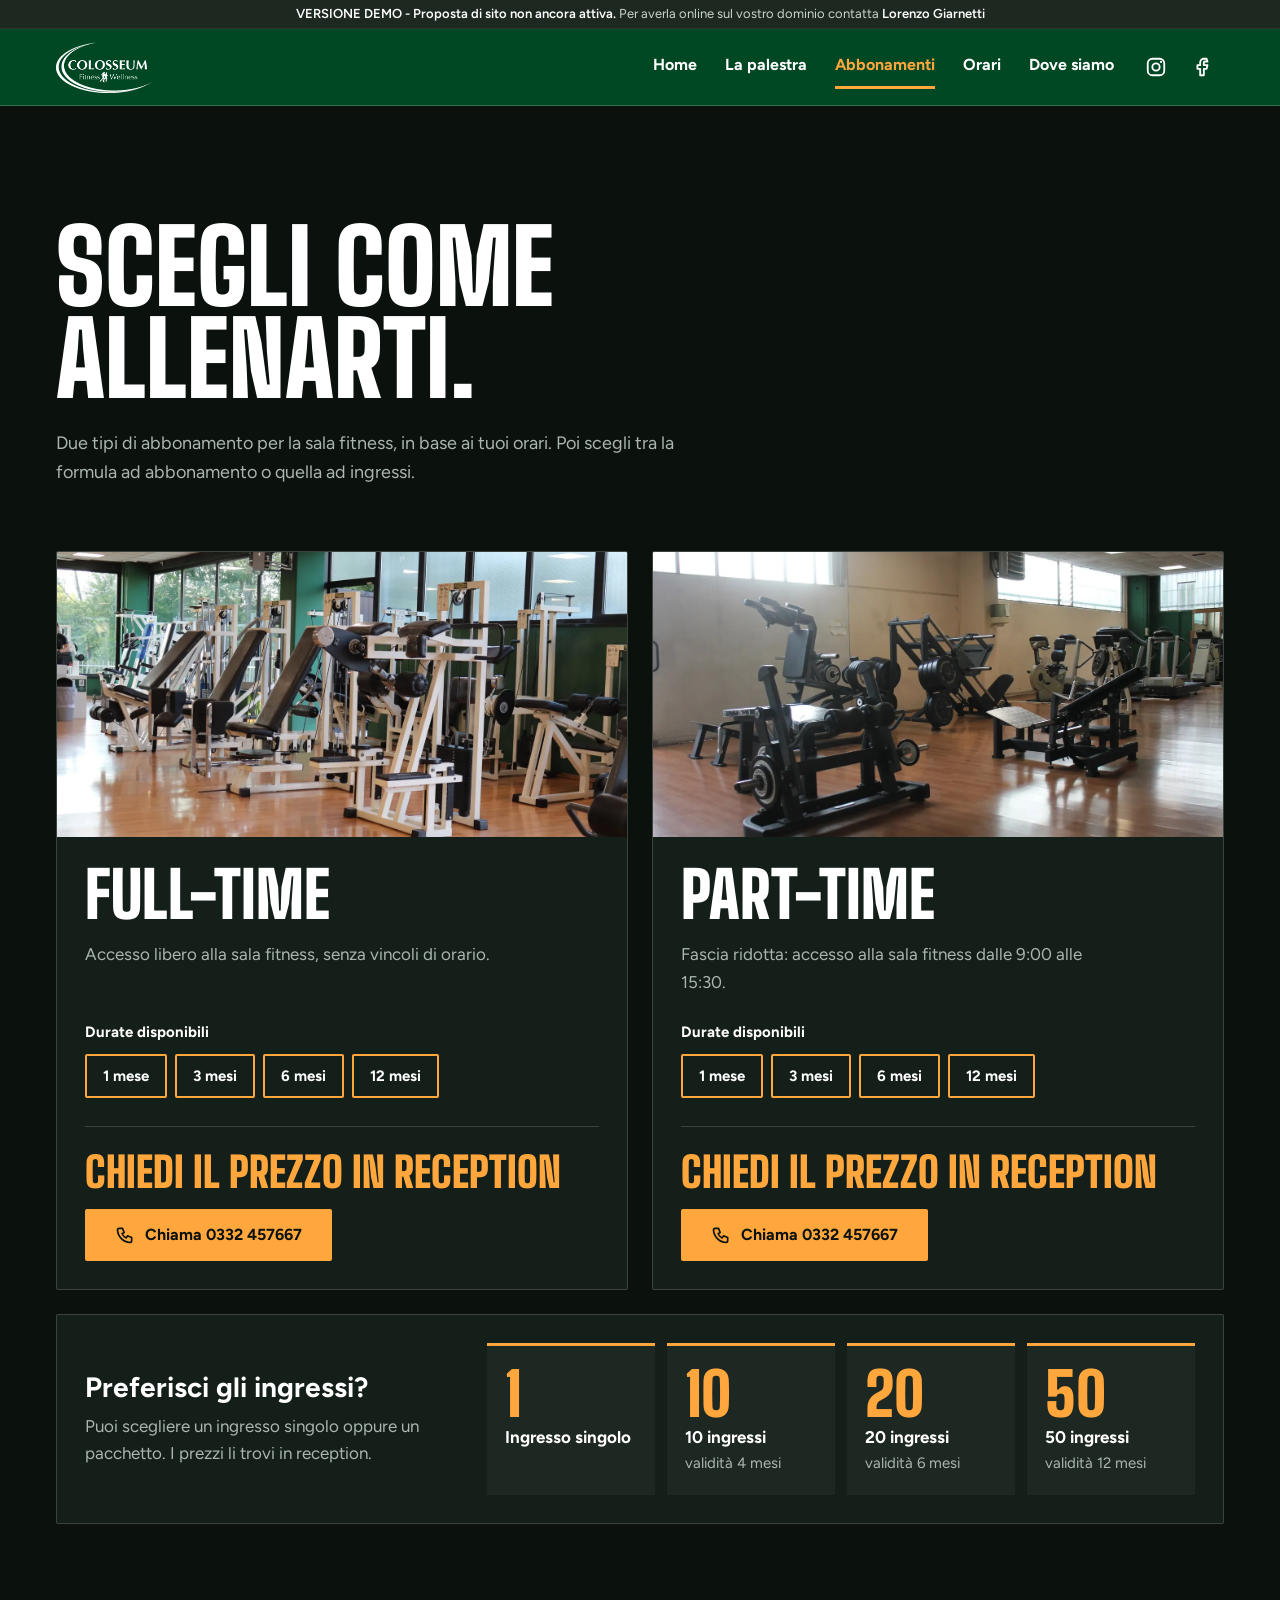
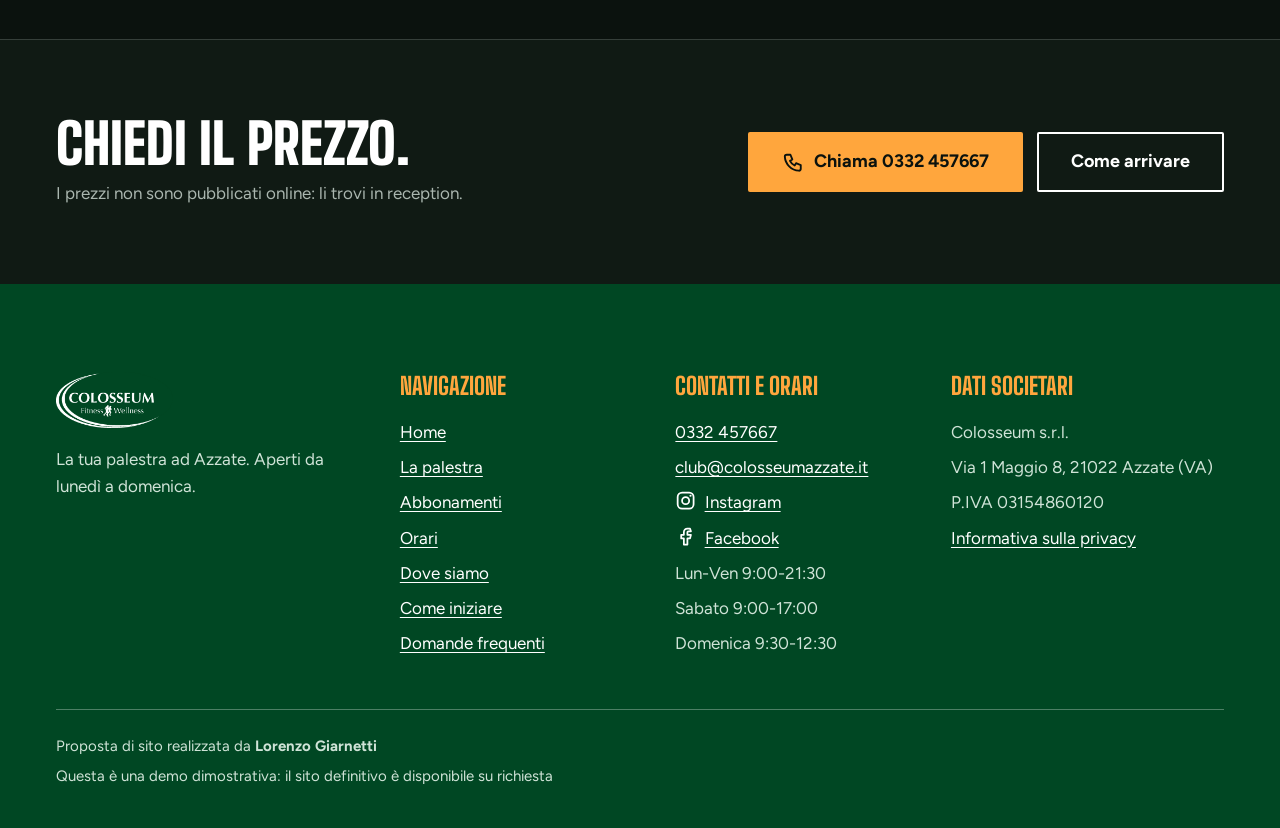
==== commit 598f2cfa: "Sostituisci Tramontis con Lorenzo Giarnetti su tutte le pagine Il nome nella barra demo e nel footer" ====
--- a/abbonamenti.html
+++ b/abbonamenti.html
@@ -48,7 +48,7 @@
 
 <div class="top">
   <div class="demo-bar" role="region" aria-label="Avviso versione demo">
-    <p><strong>VERSIONE DEMO - Proposta di sito non ancora attiva.</strong> Per averla online sul vostro dominio contatta <a href="https://tramontis.netlify.app/" target="_blank" rel="noopener">Tramontis</a></p>
+    <p><strong>VERSIONE DEMO - Proposta di sito non ancora attiva.</strong> Per averla online sul vostro dominio contatta <strong>Lorenzo Giarnetti</strong></p>
   </div>
 
   <header class="header">
@@ -183,7 +183,7 @@
       </div>
     </div>
     <div class="footer__legal">
-      <p class="demo-only">Proposta di sito realizzata da <a href="https://tramontis.netlify.app/" target="_blank" rel="noopener">Tramontis</a></p>
+      <p class="demo-only">Proposta di sito realizzata da <strong>Lorenzo Giarnetti</strong></p>
       <p class="demo-only">Questa è una demo dimostrativa: il sito definitivo è disponibile su richiesta</p>
     </div>
   </div>
--- a/assets/css/style.css
+++ b/assets/css/style.css
@@ -149,8 +149,9 @@
 .header__logo img { height: 46px; width: auto; }
 .header__burger {
   display: inline-flex; align-items: center; justify-content: center;
-  width: 44px; height: 44px; background: none; color: #fff; border: 2px solid #fff; border-radius: var(--radius); cursor: pointer;
-}
+  width: 44px; height: 44px; background: none; color: #fff; border: 2px solid transparent; border-radius: var(--radius); cursor: pointer;
+}
+.header__burger[aria-expanded="true"] { border-color: #fff; }
 
 .nav { position: absolute; left: 0; right: 0; top: 100%; background: var(--green); border-bottom: 1px solid rgba(255, 255, 255, .22); display: none; box-shadow: 0 14px 24px rgba(0, 0, 0, .3); }
 .nav.is-open { display: block; }
@@ -413,7 +414,8 @@
   .nav__list a { padding: 8px 0; font-size: 1rem; border: 0; border-bottom: 3px solid transparent; }
   .nav__list a:hover, .nav__list a[aria-current="page"] { border-bottom-color: var(--pop); }
   .header__logo { margin-right: 0; }
-  .header__social { margin-left: auto; }
+  .nav { margin-left: auto; }
+  .header__row { gap: 20px; }
   html:not(.js) .nav { width: auto; order: 0; }
 
   .hero__grid { grid-template-columns: minmax(0, 1.25fr) minmax(0, 1fr); gap: 56px; }
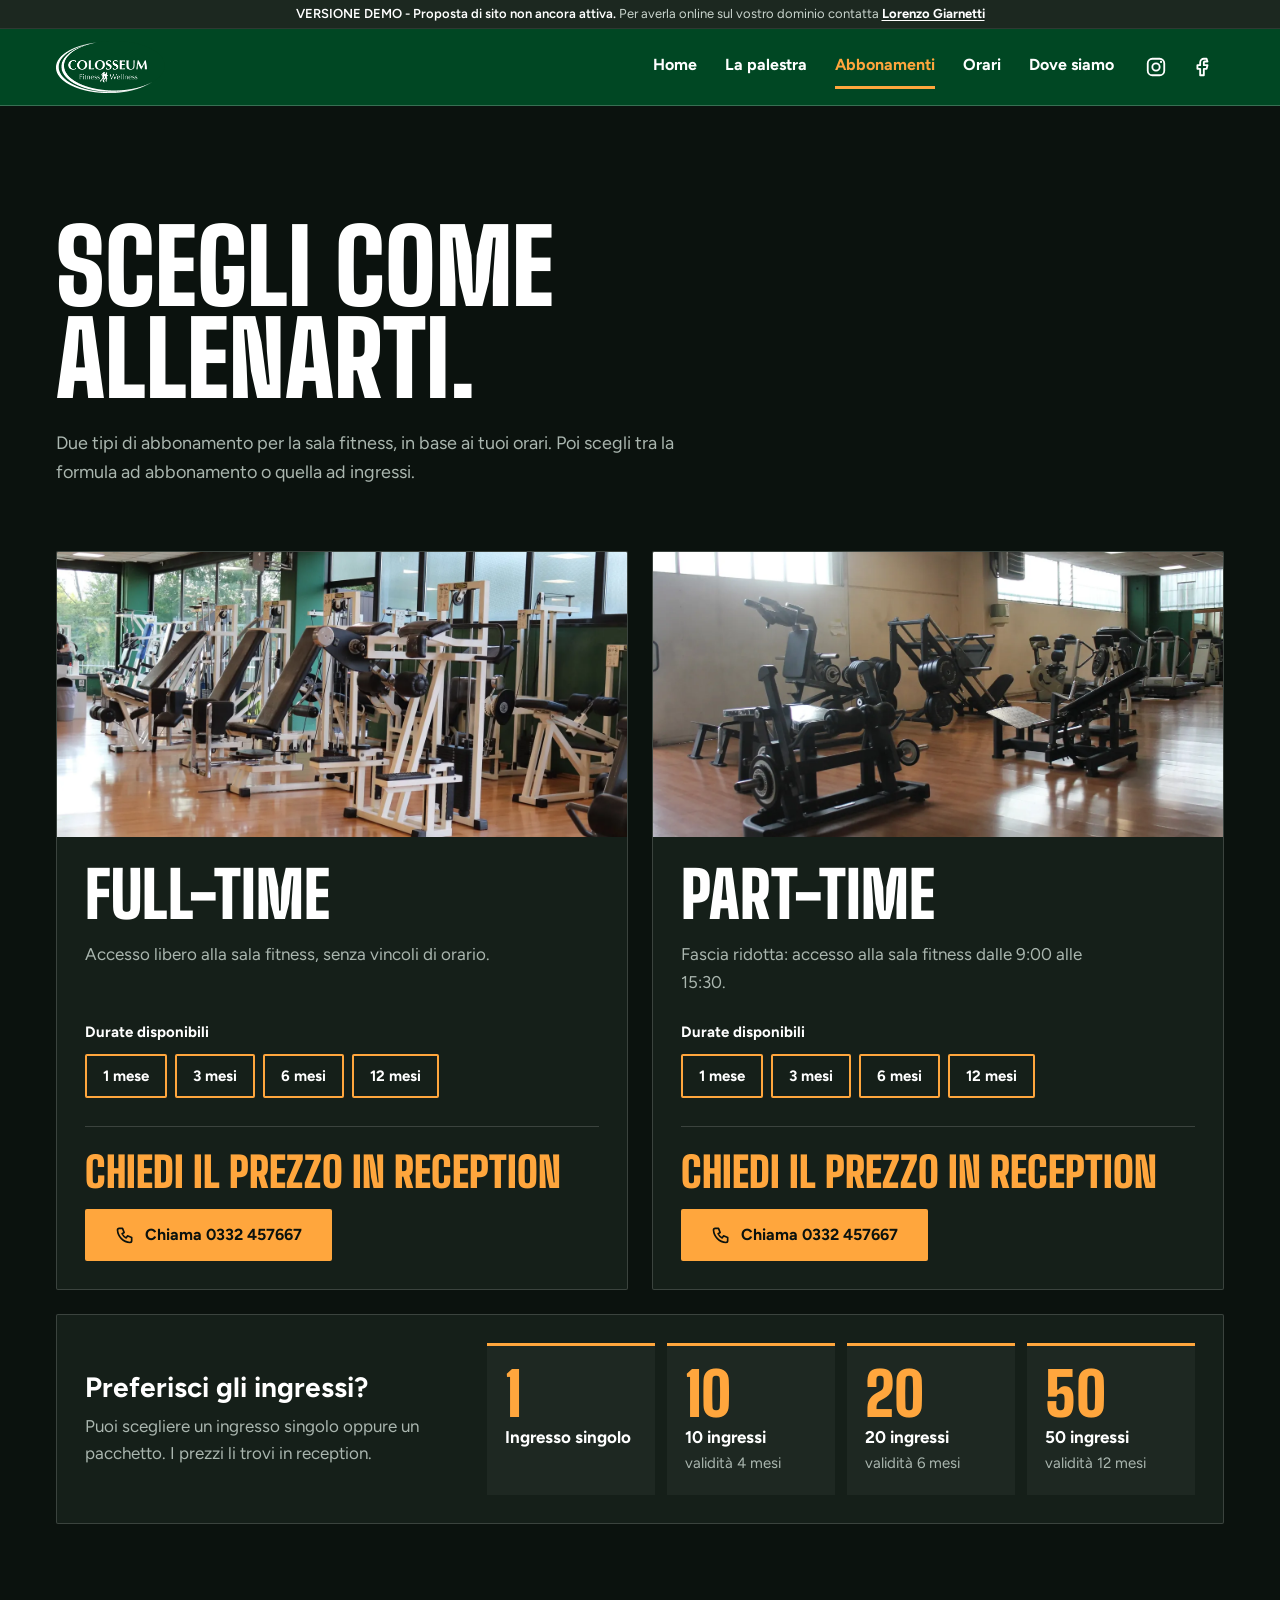
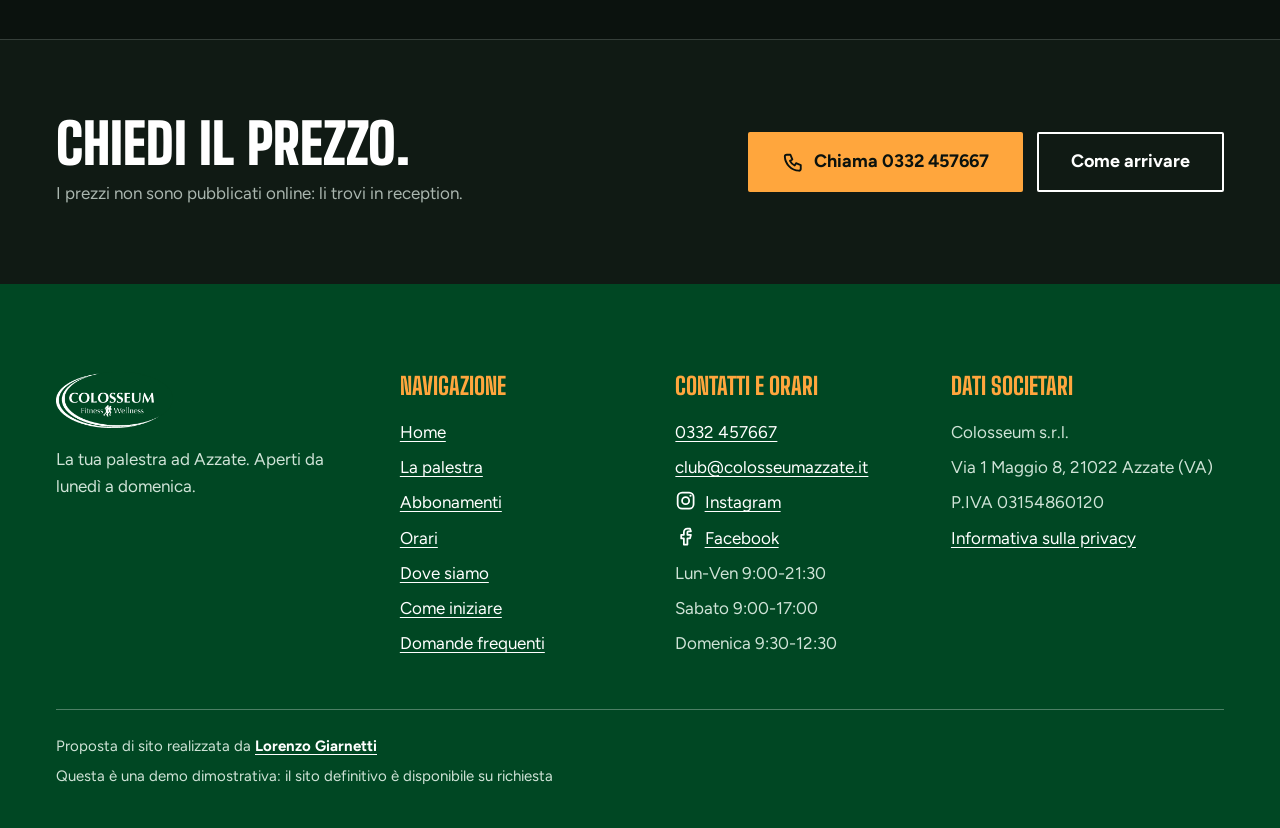
==== commit 28ce1491: "Collega il nome Lorenzo Giarnetti alla sua email (barra demo e footer) Co-Authored-By: Claude Sonnet" ====
--- a/abbonamenti.html
+++ b/abbonamenti.html
@@ -48,7 +48,7 @@
 
 <div class="top">
   <div class="demo-bar" role="region" aria-label="Avviso versione demo">
-    <p><strong>VERSIONE DEMO - Proposta di sito non ancora attiva.</strong> Per averla online sul vostro dominio contatta <strong>Lorenzo Giarnetti</strong></p>
+    <p><strong>VERSIONE DEMO - Proposta di sito non ancora attiva.</strong> Per averla online sul vostro dominio contatta <a href="mailto:lorenzo.giarnetti@gmail.com?subject=Sito%20Colosseum%20Azzate">Lorenzo Giarnetti</a></p>
   </div>
 
   <header class="header">
@@ -183,7 +183,7 @@
       </div>
     </div>
     <div class="footer__legal">
-      <p class="demo-only">Proposta di sito realizzata da <strong>Lorenzo Giarnetti</strong></p>
+      <p class="demo-only">Proposta di sito realizzata da <a href="mailto:lorenzo.giarnetti@gmail.com?subject=Sito%20Colosseum%20Azzate">Lorenzo Giarnetti</a></p>
       <p class="demo-only">Questa è una demo dimostrativa: il sito definitivo è disponibile su richiesta</p>
     </div>
   </div>
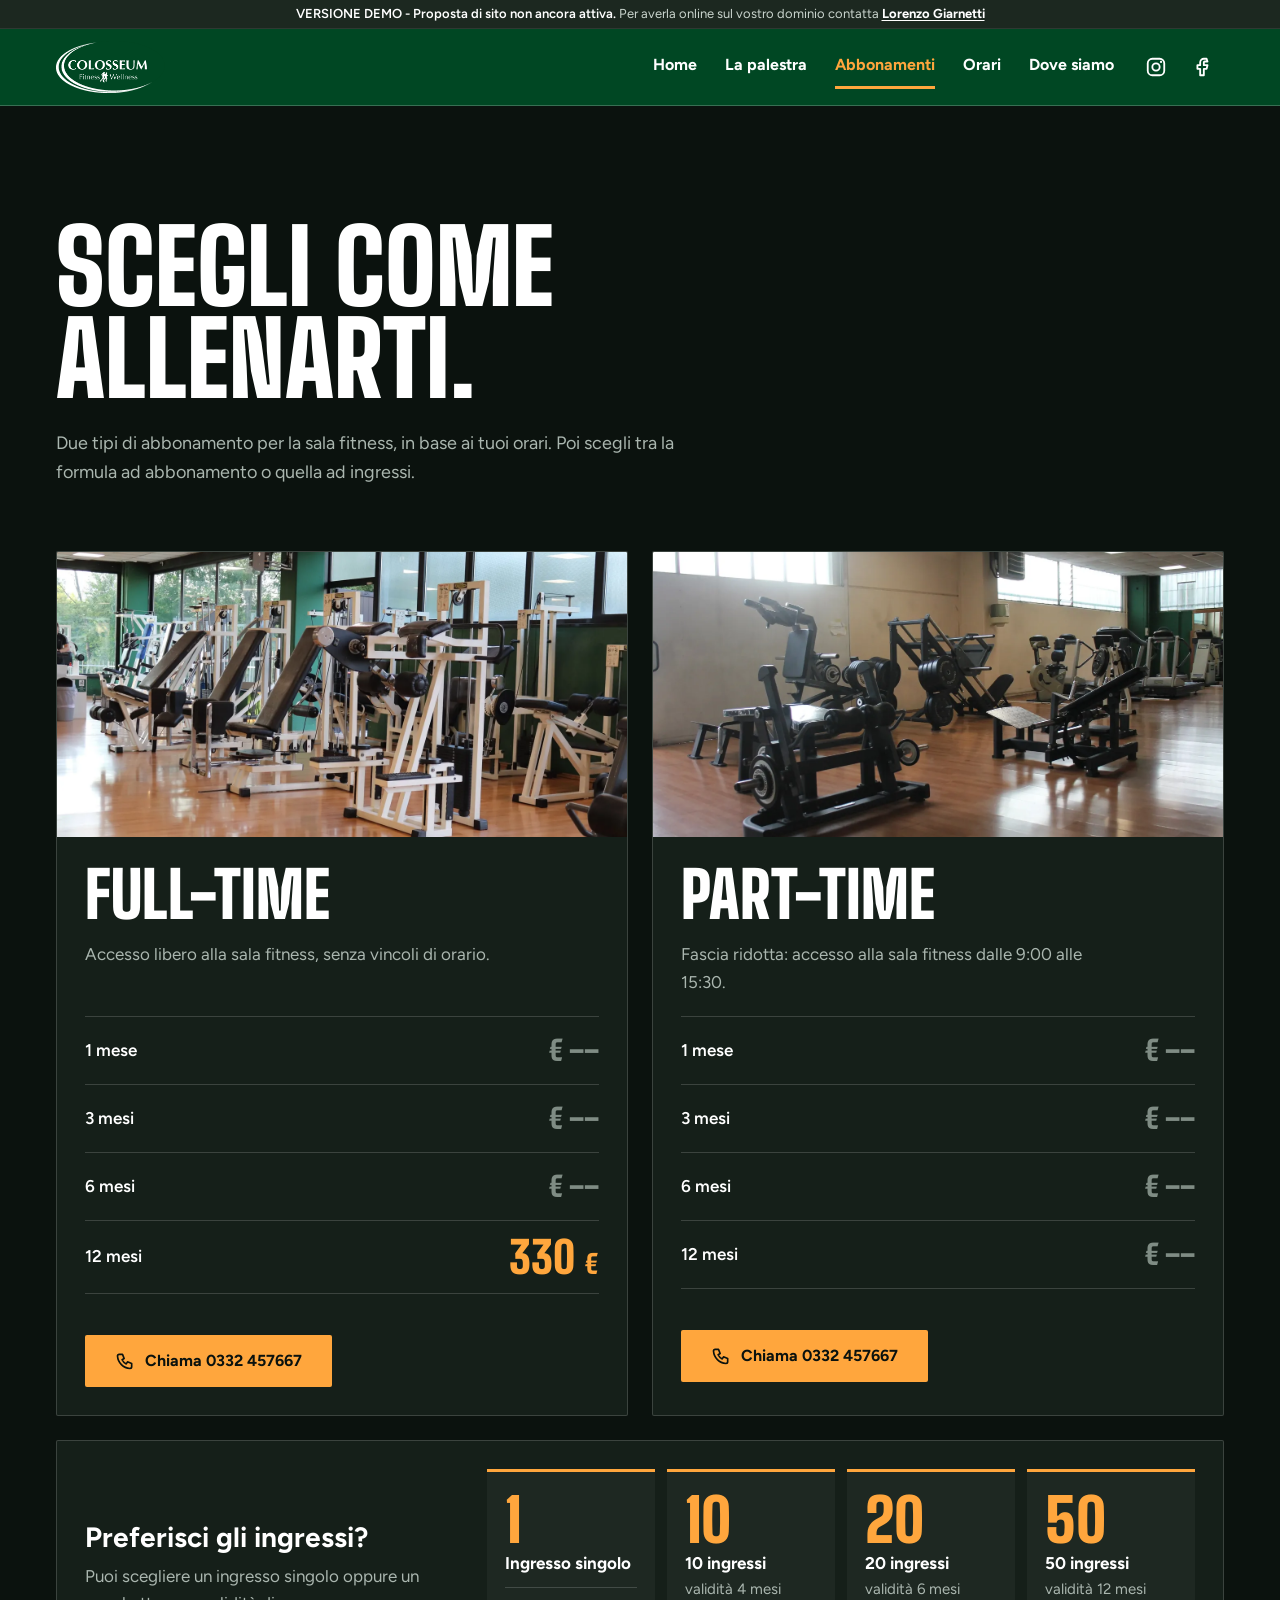
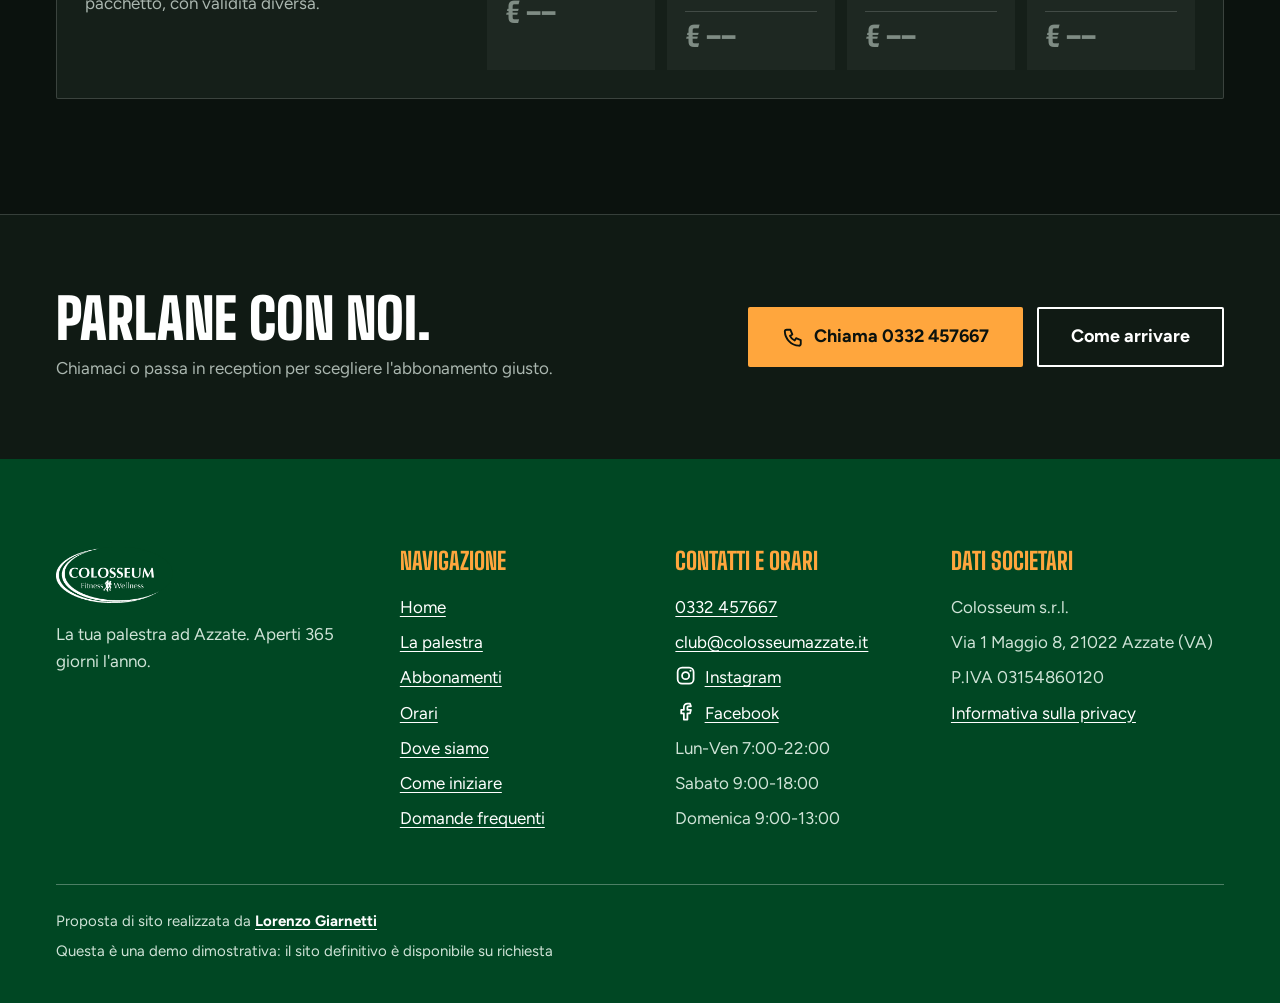
==== commit cf2aa62f: "Aperti 365 giorni, nuovi orari, prezzi, via i corsi, link Google Maps attività - Messaggio '365 gior" ====
--- a/abbonamenti.html
+++ b/abbonamenti.html
@@ -5,7 +5,7 @@
 <meta name="viewport" content="width=device-width, initial-scale=1">
 <script>document.documentElement.className += ' js';</script>
 <title>[DEMO] Abbonamenti – Colosseum Azzate</title>
-<meta name="description" content="Abbonamenti Full-time e Part-time da 1, 3, 6 o 12 mesi, ingresso singolo e pacchetti da 10, 20 e 50 ingressi. Chiedi il prezzo in reception.">
+<meta name="description" content="Abbonamenti Full-time e Part-time da 1, 3, 6 o 12 mesi (Full-time 12 mesi: 330 €), ingresso singolo e pacchetti da 10, 20 e 50 ingressi.">
 <!-- DEMO: rimuovere con go-live.sh (vedi README) -->
 <meta name="robots" content="noindex, nofollow" id="demo-robots">
 <meta name="theme-color" content="#004723">
@@ -14,7 +14,7 @@
 <meta property="og:locale" content="it_IT">
 <meta property="og:site_name" content="Colosseum Azzate">
 <meta property="og:title" content="Abbonamenti – Colosseum Azzate">
-<meta property="og:description" content="Abbonamenti Full-time e Part-time da 1, 3, 6 o 12 mesi, ingresso singolo e pacchetti da 10, 20 e 50 ingressi. Chiedi il prezzo in reception.">
+<meta property="og:description" content="Abbonamenti Full-time e Part-time da 1, 3, 6 o 12 mesi (Full-time 12 mesi: 330 €), ingresso singolo e pacchetti da 10, 20 e 50 ingressi.">
 <meta property="og:image" content="https://www.colosseumazzate.it/assets/img/og-image.jpg">
 <meta property="og:image:width" content="1200">
 <meta property="og:image:height" content="630">
@@ -89,10 +89,13 @@
           <div class="plan__body">
             <h2 class="plan__name">Full-time</h2>
             <p class="plan__desc">Accesso libero alla sala fitness, senza vincoli di orario.</p>
-            <p class="plan__label" id="durate-full">Durate disponibili</p>
-            <ul class="chips" aria-labelledby="durate-full"><li>1 mese</li><li>3 mesi</li><li>6 mesi</li><li>12 mesi</li></ul>
+            <dl class="prices" aria-label="Prezzi Full-time">
+              <div class="prices__row"><dt>1 mese</dt><dd class="prices__tbd" data-price-slot><span aria-hidden="true">€ ––</span><span class="sr-only">prezzo in definizione</span></dd></div>
+              <div class="prices__row"><dt>3 mesi</dt><dd class="prices__tbd" data-price-slot><span aria-hidden="true">€ ––</span><span class="sr-only">prezzo in definizione</span></dd></div>
+              <div class="prices__row"><dt>6 mesi</dt><dd class="prices__tbd" data-price-slot><span aria-hidden="true">€ ––</span><span class="sr-only">prezzo in definizione</span></dd></div>
+              <div class="prices__row"><dt>12 mesi</dt><dd class="prices__set"><span class="amt">330</span><span class="cur"> €</span></dd></div>
+            </dl>
             <div class="plan__price">
-              <p class="price" data-price-slot>Chiedi il prezzo in reception</p>
               <a class="btn btn--primary" href="tel:+390332457667"><svg class="ico" aria-hidden="true"><use href="#i-phone"/></svg>Chiama 0332 457667</a>
             </div>
           </div>
@@ -102,10 +105,13 @@
           <div class="plan__body">
             <h2 class="plan__name">Part-time</h2>
             <p class="plan__desc">Fascia ridotta: accesso alla sala fitness dalle 9:00 alle 15:30.</p>
-            <p class="plan__label" id="durate-pt">Durate disponibili</p>
-            <ul class="chips" aria-labelledby="durate-pt"><li>1 mese</li><li>3 mesi</li><li>6 mesi</li><li>12 mesi</li></ul>
+            <dl class="prices" aria-label="Prezzi Part-time">
+              <div class="prices__row"><dt>1 mese</dt><dd class="prices__tbd" data-price-slot><span aria-hidden="true">€ ––</span><span class="sr-only">prezzo in definizione</span></dd></div>
+              <div class="prices__row"><dt>3 mesi</dt><dd class="prices__tbd" data-price-slot><span aria-hidden="true">€ ––</span><span class="sr-only">prezzo in definizione</span></dd></div>
+              <div class="prices__row"><dt>6 mesi</dt><dd class="prices__tbd" data-price-slot><span aria-hidden="true">€ ––</span><span class="sr-only">prezzo in definizione</span></dd></div>
+              <div class="prices__row"><dt>12 mesi</dt><dd class="prices__tbd" data-price-slot><span aria-hidden="true">€ ––</span><span class="sr-only">prezzo in definizione</span></dd></div>
+            </dl>
             <div class="plan__price">
-              <p class="price" data-price-slot>Chiedi il prezzo in reception</p>
               <a class="btn btn--primary" href="tel:+390332457667"><svg class="ico" aria-hidden="true"><use href="#i-phone"/></svg>Chiama 0332 457667</a>
             </div>
           </div>
@@ -115,13 +121,13 @@
       <div class="entries">
         <div class="entries__intro">
           <h2>Preferisci gli ingressi?</h2>
-          <p>Puoi scegliere un ingresso singolo oppure un pacchetto. I prezzi li trovi in reception.</p>
+          <p>Puoi scegliere un ingresso singolo oppure un pacchetto, con validità diversa.</p>
         </div>
         <ul class="entries__list">
-          <li><span class="num" aria-hidden="true">1</span><strong>Ingresso singolo</strong></li>
-          <li><span class="num" aria-hidden="true">10</span><strong>10 ingressi</strong><span>validità 4 mesi</span></li>
-          <li><span class="num" aria-hidden="true">20</span><strong>20 ingressi</strong><span>validità 6 mesi</span></li>
-          <li><span class="num" aria-hidden="true">50</span><strong>50 ingressi</strong><span>validità 12 mesi</span></li>
+          <li><span class="num" aria-hidden="true">1</span><strong>Ingresso singolo</strong><span class="entries__price" data-price-slot><span aria-hidden="true">€ ––</span><span class="sr-only">prezzo in definizione</span></span></li>
+          <li><span class="num" aria-hidden="true">10</span><strong>10 ingressi</strong><span>validità 4 mesi</span><span class="entries__price" data-price-slot><span aria-hidden="true">€ ––</span><span class="sr-only">prezzo in definizione</span></span></li>
+          <li><span class="num" aria-hidden="true">20</span><strong>20 ingressi</strong><span>validità 6 mesi</span><span class="entries__price" data-price-slot><span aria-hidden="true">€ ––</span><span class="sr-only">prezzo in definizione</span></span></li>
+          <li><span class="num" aria-hidden="true">50</span><strong>50 ingressi</strong><span>validità 12 mesi</span><span class="entries__price" data-price-slot><span aria-hidden="true">€ ––</span><span class="sr-only">prezzo in definizione</span></span></li>
         </ul>
       </div>
     </div>
@@ -130,8 +136,8 @@
   <section class="cta s-ink2" aria-labelledby="cta-title">
     <div class="wrap cta__row">
       <div>
-        <h2 id="cta-title">Chiedi il prezzo.</h2>
-        <p>I prezzi non sono pubblicati online: li trovi in reception.</p>
+        <h2 id="cta-title">Parlane con noi.</h2>
+        <p>Chiamaci o passa in reception per scegliere l'abbonamento giusto.</p>
       </div>
       <div class="cta__btns">
         <a class="btn btn--primary btn--lg" href="tel:+390332457667"><svg class="ico" aria-hidden="true"><use href="#i-phone"/></svg>Chiama 0332 457667</a>
@@ -146,7 +152,7 @@
     <div class="footer__grid">
       <div class="footer__brand">
         <img src="assets/img/logo.png" width="312" height="103" loading="lazy" alt="Colosseum Fitness &amp; Wellness">
-        <p>La tua palestra ad Azzate. Aperti da lunedì a domenica.</p>
+        <p>La tua palestra ad Azzate. Aperti 365 giorni l'anno.</p>
       </div>
       <nav aria-label="Navigazione nel footer">
         <h2 class="footer__h">Navigazione</h2>
@@ -167,9 +173,9 @@
           <li><a href="mailto:club@colosseumazzate.it?subject=Richiesta%20informazioni">club@colosseumazzate.it</a></li>
           <li><a href="https://www.instagram.com/colosseum_azzate/" target="_blank" rel="noopener noreferrer"><svg class="ico" aria-hidden="true"><use href="#i-instagram"/></svg>Instagram</a></li>
           <li><a href="https://www.facebook.com/colosseumazzate/?locale=it_IT" target="_blank" rel="noopener noreferrer"><svg class="ico" aria-hidden="true"><use href="#i-facebook"/></svg>Facebook</a></li>
-          <li>Lun-Ven 9:00-21:30</li>
-          <li>Sabato 9:00-17:00</li>
-          <li>Domenica 9:30-12:30</li>
+          <li>Lun-Ven 7:00-22:00</li>
+          <li>Sabato 9:00-18:00</li>
+          <li>Domenica 9:00-13:00</li>
         </ul>
       </div>
       <div>
--- a/assets/css/style.css
+++ b/assets/css/style.css
@@ -176,6 +176,12 @@
   content: ""; position: absolute; inset: 0; pointer-events: none;
   background: linear-gradient(180deg, transparent 55%, rgba(7, 12, 9, .55) 100%);
 }
+.hero__badge {
+  position: absolute; top: 16px; left: 16px; z-index: 2; display: flex; align-items: center; gap: 10px;
+  padding: 8px 16px 8px 12px; background: var(--pop); color: var(--ink); border-radius: var(--radius);
+  font-size: .9375rem; font-weight: 800; line-height: 1.05;
+}
+.hero__badge-num { font-family: var(--font-display); font-weight: 900; font-size: 3rem; line-height: .85; }
 @keyframes rise { from { opacity: 0; transform: translateY(28px); } to { opacity: 1; transform: none; } }
 
 /* Indicatore aperto/chiuso */
@@ -217,6 +223,7 @@
 .sec__lede { margin-top: 24px; max-width: 52ch; font-size: 1.125rem; color: var(--muted); }
 .note { margin-top: 24px; max-width: 70ch; font-size: .9375rem; color: var(--muted); }
 .note a { font-weight: 700; }
+.note strong { color: var(--accent); }
 
 /* Orari */
 .hours { display: grid; gap: 16px; }
@@ -234,10 +241,6 @@
 .palestra { display: grid; gap: 40px; align-items: start; }
 .palestra__text { display: grid; gap: 20px; align-content: start; }
 .palestra__text p { max-width: 56ch; color: var(--muted); }
-.palestra__text .corsi { margin-top: 12px; padding: 24px; border: 2px solid var(--line); border-left: 6px solid var(--accent); border-radius: var(--radius); display: grid; gap: 8px; justify-items: start; }
-.corsi p { color: var(--fg); }
-.corsi h2 { font-size: 1.5rem; }
-.corsi .btn { margin-top: 8px; }
 .palestra__row { display: grid; gap: 12px; margin-top: 12px; }
 .ph { overflow: hidden; border-radius: var(--radius); background: var(--card); }
 .ph img { width: 100%; height: 100%; object-fit: cover; aspect-ratio: 3 / 2; }
@@ -256,11 +259,17 @@
 .plan__body { padding: 28px; display: grid; gap: 16px; align-content: start; flex: 1; }
 .plan__name { font-size: clamp(2.75rem, 6vw, 4rem); line-height: .95; }
 .plan__desc { color: var(--muted); max-width: 40ch; }
-.plan__label { font-size: .9375rem; font-weight: 700; margin-top: 8px; }
-.chips { display: flex; flex-wrap: wrap; gap: 8px; margin-top: -6px; }
-.chips li { padding: 8px 16px; border: 2px solid var(--accent); color: var(--fg); font-weight: 700; font-size: .9375rem; border-radius: var(--radius); }
-.plan__price { margin-top: 12px; padding-top: 24px; border-top: 1px solid var(--line); display: grid; gap: 16px; justify-items: start; }
-.price { font-size: clamp(1.875rem, 4.5vw, 2.625rem); line-height: 1; color: var(--accent); }
+.plan__price { margin-top: 8px; display: grid; gap: 16px; justify-items: start; }
+
+/* Listino: durata a sinistra, prezzo a destra */
+.prices { display: grid; margin-top: 4px; border-top: 1px solid var(--line); }
+.prices__row { display: flex; align-items: center; min-height: 68px; justify-content: space-between; gap: 16px; padding: 14px 0; border-bottom: 1px solid var(--line); }
+.prices dt { font-size: 1.0625rem; font-weight: 600; }
+.prices dd { margin: 0; font-family: var(--font-display); font-weight: 900; text-transform: uppercase; line-height: 1; }
+.prices__set { font-size: 2.75rem; color: var(--accent); }
+.prices__set .cur { font-size: .6em; margin-left: .1em; }
+.prices__tbd { font-size: 1.75rem; color: #7f8c84; }
+.sr-only { position: absolute; width: 1px; height: 1px; margin: -1px; padding: 0; overflow: hidden; clip: rect(0 0 0 0); white-space: nowrap; border: 0; }
 
 .entries { margin-top: 24px; display: grid; gap: 28px; padding: 28px; background: var(--card); border: 1px solid var(--line); border-radius: var(--radius); }
 .entries__intro { display: grid; gap: 8px; align-content: start; }
@@ -270,7 +279,8 @@
 .entries__list li { display: flex; flex-direction: column; padding: 18px 18px 20px; border-top: 3px solid var(--accent); background: rgba(255, 255, 255, .04); }
 .entries__list .num { font-size: 3.75rem; line-height: 1; color: var(--accent); }
 .entries__list strong { font-size: 1.0625rem; }
-.entries__list span:last-child:not(.num) { font-size: .9375rem; color: var(--muted); }
+.entries__list li > span:not(.num):not(.entries__price) { font-size: .9375rem; color: var(--muted); }
+.entries__list .entries__price { margin-top: 10px; padding-top: 10px; border-top: 1px solid var(--line); font-family: var(--font-display); font-weight: 900; font-size: 1.75rem; line-height: 1; color: #7f8c84; }
 
 /* Gallery */
 /* Come iniziare */
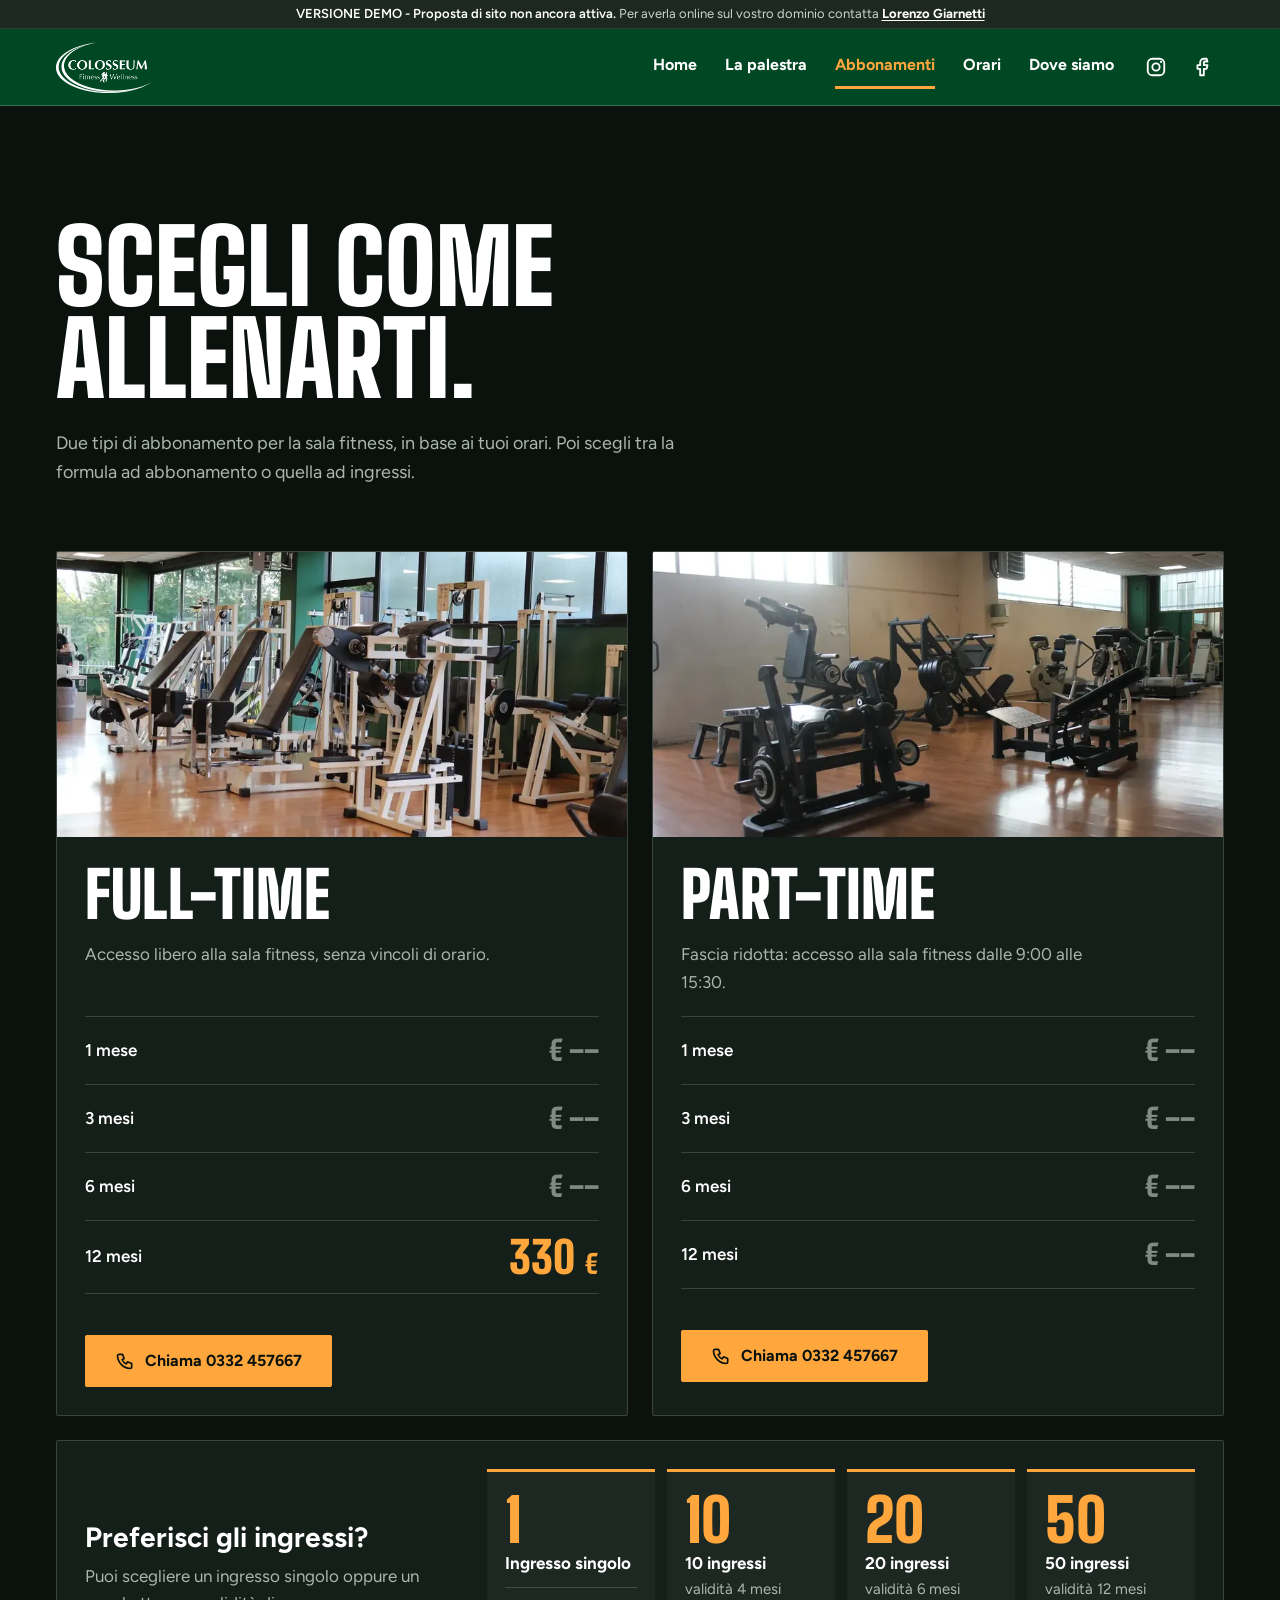
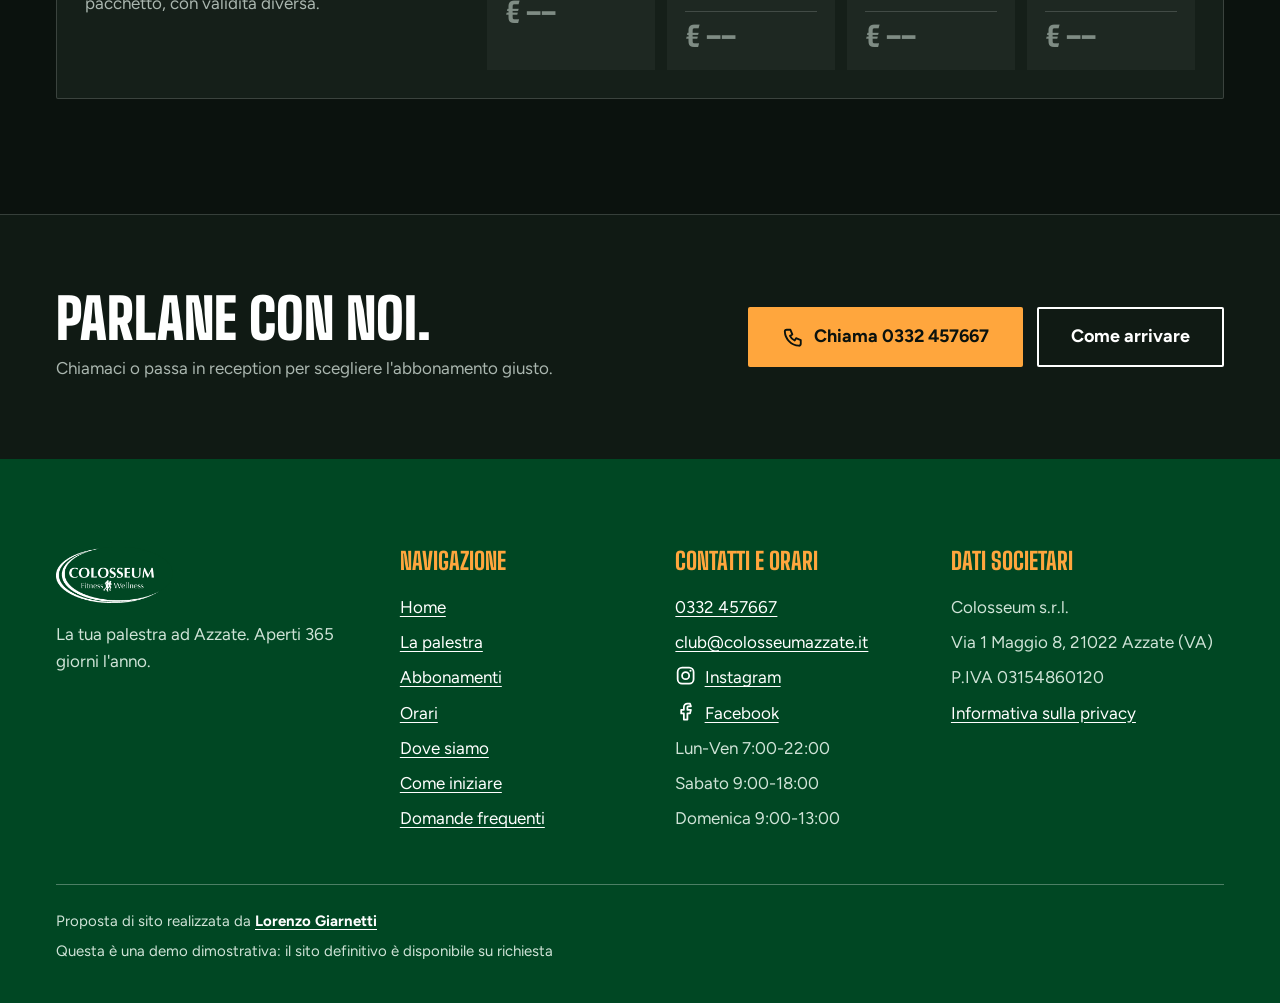
==== commit 02349c2f: "Hardening e preparazione alla pubblicazione su colosseumazzate.it - CSP stretta senza 'unsafe-inline" ====
--- a/abbonamenti.html
+++ b/abbonamenti.html
@@ -3,16 +3,18 @@
 <head>
 <meta charset="utf-8">
 <meta name="viewport" content="width=device-width, initial-scale=1">
-<script>document.documentElement.className += ' js';</script>
+<script src="assets/js/init.js"></script>
 <title>[DEMO] Abbonamenti – Colosseum Azzate</title>
 <meta name="description" content="Abbonamenti Full-time e Part-time da 1, 3, 6 o 12 mesi (Full-time 12 mesi: 330 €), ingresso singolo e pacchetti da 10, 20 e 50 ingressi.">
 <!-- DEMO: rimuovere con go-live.sh (vedi README) -->
 <meta name="robots" content="noindex, nofollow" id="demo-robots">
+<link rel="canonical" href="https://www.colosseumazzate.it/abbonamenti.html">
 <meta name="theme-color" content="#004723">
 
 <meta property="og:type" content="website">
 <meta property="og:locale" content="it_IT">
 <meta property="og:site_name" content="Colosseum Azzate">
+<meta property="og:url" content="https://www.colosseumazzate.it/abbonamenti.html">
 <meta property="og:title" content="Abbonamenti – Colosseum Azzate">
 <meta property="og:description" content="Abbonamenti Full-time e Part-time da 1, 3, 6 o 12 mesi (Full-time 12 mesi: 330 €), ingresso singolo e pacchetti da 10, 20 e 50 ingressi.">
 <meta property="og:image" content="https://www.colosseumazzate.it/assets/img/og-image.jpg">
@@ -32,13 +34,14 @@
 <!-- DEMO: unico punto di controllo = attributo data-demo del body (on: demo visibile; off: sito definitivo). Vedi README. -->
 <body data-demo="on" id="top">
 
-<svg width="0" height="0" style="position:absolute" aria-hidden="true" focusable="false">
+<svg class="sprite" width="0" height="0" aria-hidden="true" focusable="false">
   <defs>
     <symbol id="i-phone" viewBox="0 0 24 24"><path d="M5 4h4l2 5-2.5 1.5a11 11 0 0 0 5 5L15 13l5 2v4a2 2 0 0 1-2 2A16 16 0 0 1 3 6a2 2 0 0 1 2-2z" fill="none" stroke="currentColor" stroke-width="2" stroke-linejoin="round"/></symbol>
     <symbol id="i-pin" viewBox="0 0 24 24"><path d="M12 21s-7-6.2-7-11a7 7 0 0 1 14 0c0 4.8-7 11-7 11z" fill="none" stroke="currentColor" stroke-width="2" stroke-linejoin="round"/><circle cx="12" cy="10" r="2.5" fill="none" stroke="currentColor" stroke-width="2"/></symbol>
     <symbol id="i-mail" viewBox="0 0 24 24"><rect x="3" y="5" width="18" height="14" rx="2" fill="none" stroke="currentColor" stroke-width="2"/><path d="M3 7l9 6 9-6" fill="none" stroke="currentColor" stroke-width="2" stroke-linejoin="round"/></symbol>
     <symbol id="i-menu" viewBox="0 0 24 24"><path d="M4 7h16M4 12h16M4 17h16" fill="none" stroke="currentColor" stroke-width="2.5" stroke-linecap="square"/></symbol>
     <symbol id="i-close" viewBox="0 0 24 24"><path d="M5 5l14 14M19 5L5 19" fill="none" stroke="currentColor" stroke-width="2.5" stroke-linecap="square"/></symbol>
+    <symbol id="i-arrow" viewBox="0 0 24 24"><path d="M4 12h15M13 6l6 6-6 6" fill="none" stroke="currentColor" stroke-width="2.5" stroke-linecap="square"/></symbol>
     <symbol id="i-instagram" viewBox="0 0 24 24"><rect x="3" y="3" width="18" height="18" rx="5" fill="none" stroke="currentColor" stroke-width="2"/><circle cx="12" cy="12" r="4" fill="none" stroke="currentColor" stroke-width="2"/><circle cx="17.5" cy="6.5" r="1.2" fill="currentColor"/></symbol>
     <symbol id="i-facebook" viewBox="0 0 24 24"><path d="M17 3h-3a4 4 0 0 0-4 4v3H7v4h3v7h4v-7h3l1-4h-4V7a1 1 0 0 1 1-1h3z" fill="none" stroke="currentColor" stroke-width="2" stroke-linejoin="round"/></symbol>
   </defs>
@@ -85,34 +88,34 @@
       </div>
       <div class="plans">
         <article class="plan">
-          <div class="plan__media"><img src="assets/img/sala-5.webp" width="1400" height="934" loading="lazy" alt="Le macchine isotoniche della sala fitness, con le colonne verdi e le finestre"></div>
+          <div class="plan__media"><img src="assets/img/sala-5.webp" srcset="assets/img/sala-5-800.webp 800w, assets/img/sala-5.webp 1400w" sizes="(min-width: 960px) 570px, 100vw" width="1400" height="934" alt="Le macchine isotoniche della sala fitness, con le colonne verdi e le finestre"></div>
           <div class="plan__body">
             <h2 class="plan__name">Full-time</h2>
             <p class="plan__desc">Accesso libero alla sala fitness, senza vincoli di orario.</p>
-            <dl class="prices" aria-label="Prezzi Full-time">
+            <div role="group" aria-label="Prezzi Full-time"><dl class="prices">
               <div class="prices__row"><dt>1 mese</dt><dd class="prices__tbd" data-price-slot><span aria-hidden="true">€ ––</span><span class="sr-only">prezzo in definizione</span></dd></div>
               <div class="prices__row"><dt>3 mesi</dt><dd class="prices__tbd" data-price-slot><span aria-hidden="true">€ ––</span><span class="sr-only">prezzo in definizione</span></dd></div>
               <div class="prices__row"><dt>6 mesi</dt><dd class="prices__tbd" data-price-slot><span aria-hidden="true">€ ––</span><span class="sr-only">prezzo in definizione</span></dd></div>
               <div class="prices__row"><dt>12 mesi</dt><dd class="prices__set"><span class="amt">330</span><span class="cur"> €</span></dd></div>
-            </dl>
+            </dl></div>
             <div class="plan__price">
-              <a class="btn btn--primary" href="tel:+390332457667"><svg class="ico" aria-hidden="true"><use href="#i-phone"/></svg>Chiama 0332 457667</a>
+              <a class="btn btn--primary" href="tel:+390332457667"><svg class="ico" aria-hidden="true"><use href="#i-phone"/></svg>Chiama 0332&nbsp;457667</a>
             </div>
           </div>
         </article>
         <article class="plan">
-          <div class="plan__media"><img src="assets/img/sala-3.webp" width="1400" height="934" loading="lazy" alt="Macchinari per la forza sul parquet, illuminati dalla luce delle finestre"></div>
+          <div class="plan__media"><img src="assets/img/sala-3.webp" srcset="assets/img/sala-3-800.webp 800w, assets/img/sala-3.webp 1400w" sizes="(min-width: 960px) 570px, 100vw" width="1400" height="934" alt="Macchinari per la forza sul parquet, illuminati dalla luce delle finestre"></div>
           <div class="plan__body">
             <h2 class="plan__name">Part-time</h2>
             <p class="plan__desc">Fascia ridotta: accesso alla sala fitness dalle 9:00 alle 15:30.</p>
-            <dl class="prices" aria-label="Prezzi Part-time">
+            <div role="group" aria-label="Prezzi Part-time"><dl class="prices">
               <div class="prices__row"><dt>1 mese</dt><dd class="prices__tbd" data-price-slot><span aria-hidden="true">€ ––</span><span class="sr-only">prezzo in definizione</span></dd></div>
               <div class="prices__row"><dt>3 mesi</dt><dd class="prices__tbd" data-price-slot><span aria-hidden="true">€ ––</span><span class="sr-only">prezzo in definizione</span></dd></div>
               <div class="prices__row"><dt>6 mesi</dt><dd class="prices__tbd" data-price-slot><span aria-hidden="true">€ ––</span><span class="sr-only">prezzo in definizione</span></dd></div>
               <div class="prices__row"><dt>12 mesi</dt><dd class="prices__tbd" data-price-slot><span aria-hidden="true">€ ––</span><span class="sr-only">prezzo in definizione</span></dd></div>
-            </dl>
+            </dl></div>
             <div class="plan__price">
-              <a class="btn btn--primary" href="tel:+390332457667"><svg class="ico" aria-hidden="true"><use href="#i-phone"/></svg>Chiama 0332 457667</a>
+              <a class="btn btn--primary" href="tel:+390332457667"><svg class="ico" aria-hidden="true"><use href="#i-phone"/></svg>Chiama 0332&nbsp;457667</a>
             </div>
           </div>
         </article>
@@ -140,7 +143,7 @@
         <p>Chiamaci o passa in reception per scegliere l'abbonamento giusto.</p>
       </div>
       <div class="cta__btns">
-        <a class="btn btn--primary btn--lg" href="tel:+390332457667"><svg class="ico" aria-hidden="true"><use href="#i-phone"/></svg>Chiama 0332 457667</a>
+        <a class="btn btn--primary btn--lg" href="tel:+390332457667"><svg class="ico" aria-hidden="true"><use href="#i-phone"/></svg>Chiama 0332&nbsp;457667</a>
         <a class="btn btn--ghost btn--lg" href="dove-siamo.html">Come arrivare</a>
       </div>
     </div>
@@ -169,7 +172,7 @@
       <div>
         <h2 class="footer__h">Contatti e orari</h2>
         <ul>
-          <li><a href="tel:+390332457667">0332 457667</a></li>
+          <li><a href="tel:+390332457667">0332&nbsp;457667</a></li>
           <li><a href="mailto:club@colosseumazzate.it?subject=Richiesta%20informazioni">club@colosseumazzate.it</a></li>
           <li><a href="https://www.instagram.com/colosseum_azzate/" target="_blank" rel="noopener noreferrer"><svg class="ico" aria-hidden="true"><use href="#i-instagram"/></svg>Instagram</a></li>
           <li><a href="https://www.facebook.com/colosseumazzate/?locale=it_IT" target="_blank" rel="noopener noreferrer"><svg class="ico" aria-hidden="true"><use href="#i-facebook"/></svg>Facebook</a></li>
@@ -184,6 +187,7 @@
           <li>Colosseum s.r.l.</li>
           <li>Via 1 Maggio 8, 21022 Azzate (VA)</li>
           <li>P.IVA 03154860120</li>
+          <!-- TODO-LEGALE: aggiungere da visura camerale: Registro Imprese di Varese, n. REA, capitale sociale (i.v.), eventuale socio unico / stato di liquidazione (art. 2250 c.c.; art. 7 D.Lgs. 70/2003). go-live.sh si ferma finché questo commento è presente. -->
           <li><a href="privacy.html">Informativa sulla privacy</a></li>
         </ul>
       </div>
@@ -195,9 +199,6 @@
   </div>
 </footer>
 
-<aside aria-label="Chiamata rapida">
-<a class="callbar" href="tel:+390332457667"><svg class="ico" aria-hidden="true"><use href="#i-phone"/></svg>Chiama 0332 457667</a>
-</aside>
 <script src="assets/js/main.js" defer></script>
 </body>
 </html>
--- a/assets/css/style.css
+++ b/assets/css/style.css
@@ -80,6 +80,8 @@
 ul, ol { list-style: none; }
 address { font-style: normal; }
 a { color: inherit; }
+.sprite { position: absolute; width: 0; height: 0; }
+[id] { scroll-margin-top: calc(var(--top-h) + 8px); }
 a[href^="tel:"] { white-space: nowrap; }
 button { font: inherit; color: inherit; }
 
@@ -167,21 +169,18 @@
 .hero__grid { display: grid; gap: 40px; align-items: center; }
 .hero__title { font-size: clamp(4.25rem, 21vw, 7.5rem); line-height: .86; }
 .hero__title span { white-space: nowrap; }
+.hero__title span:nth-child(1) { --i: 0; }
+.hero__title span:nth-child(2) { --i: 1; }
+.hero__title span:nth-child(3) { --i: 2; }
 .hero__title span { display: block; animation: rise .8s cubic-bezier(.2, .7, .2, 1) both; animation-delay: calc(var(--i) * 110ms); }
 .hero__lede { margin-top: 28px; max-width: 34ch; font-size: 1.1875rem; color: var(--muted); }
 .hero__cta { display: flex; flex-wrap: wrap; gap: 14px; margin-top: 32px; }
-.hero__photo { position: relative; overflow: hidden; background: var(--green); aspect-ratio: 4 / 3; border-radius: var(--radius); }
-.hero__photo img { width: 100%; height: 100%; object-fit: cover; object-position: 60% center; }
+.hero__photo { position: relative; overflow: hidden; background: var(--ink-2); aspect-ratio: 4 / 3; border-radius: var(--radius); }
+.hero__photo img { width: 100%; height: 100%; object-fit: cover; object-position: 40% center; }
 .hero__photo::after {            /* velo leggero in basso, per leggere l'indicatore */
-  content: ""; position: absolute; inset: 0; pointer-events: none;
+  content: ""; position: absolute; inset: 0; z-index: 1; pointer-events: none;
   background: linear-gradient(180deg, transparent 55%, rgba(7, 12, 9, .55) 100%);
 }
-.hero__badge {
-  position: absolute; top: 16px; left: 16px; z-index: 2; display: flex; align-items: center; gap: 10px;
-  padding: 8px 16px 8px 12px; background: var(--pop); color: var(--ink); border-radius: var(--radius);
-  font-size: .9375rem; font-weight: 800; line-height: 1.05;
-}
-.hero__badge-num { font-family: var(--font-display); font-weight: 900; font-size: 3rem; line-height: .85; }
 @keyframes rise { from { opacity: 0; transform: translateY(28px); } to { opacity: 1; transform: none; } }
 
 /* Indicatore aperto/chiuso */
@@ -193,7 +192,7 @@
 .status.is-open .status__dot { background: var(--pop); box-shadow: 0 0 0 5px rgba(255, 166, 61, .3); }
 .status.is-open .status__text strong { color: var(--accent); }
 .status--on-photo {
-  position: absolute; left: 16px; bottom: 16px; z-index: 2;
+  position: absolute; left: 16px; bottom: 16px; z-index: 3;
   padding: 14px 20px 14px 16px; background: var(--ink); color: #fff; border-radius: var(--radius);
   --accent: var(--pop);
 }
@@ -240,7 +239,8 @@
 /* La palestra */
 .palestra { display: grid; gap: 40px; align-items: start; }
 .palestra__text { display: grid; gap: 20px; align-content: start; }
-.palestra__text p { max-width: 56ch; color: var(--muted); }
+.palestra__text strong { color: #fff; font-weight: 700; }
+.palestra__text p { max-width: 52ch; font-size: 1.25rem; line-height: 1.65; color: var(--muted); }
 .palestra__row { display: grid; gap: 12px; margin-top: 12px; }
 .ph { overflow: hidden; border-radius: var(--radius); background: var(--card); }
 .ph img { width: 100%; height: 100%; object-fit: cover; aspect-ratio: 3 / 2; }
@@ -339,16 +339,6 @@
 .footer__legal:empty { display: none; }
 .footer__legal a { font-weight: 700; }
 
-/* Barra "Chiama" fissa su mobile */
-.callbar {
-  position: fixed; left: 0; right: 0; bottom: 0; z-index: 1250;
-  display: flex; align-items: center; justify-content: center; gap: 10px; min-height: 60px;
-  background: var(--pop); color: var(--ink); font-weight: 800; font-size: 1.125rem; text-decoration: none;
-  border-top: 3px solid var(--ink-deep);
-}
-.callbar:hover { background: #fff; }
-.callbar:focus-visible { outline-color: var(--ink); outline-offset: -6px; }
-body { padding-bottom: 60px; }
 
 /* Lightbox --------------------------------------------------------------- */
 /* Privacy ---------------------------------------------------------------- */
@@ -372,13 +362,16 @@
 .hub__item {
   flex: 1; display: grid; gap: 8px; align-content: start; padding: 26px 26px 28px;
   background: var(--card); border: 1px solid var(--line); border-top: 4px solid var(--pop); border-radius: var(--radius);
-  text-decoration: none; transition: background-color .15s, border-color .15s;
-}
-a.hub__item:hover { background: var(--green); border-color: var(--green); border-top-color: var(--pop); color: #fff; }
+  text-decoration: none; transition: background-color .2s, border-color .2s, transform .25s ease, box-shadow .25s ease;
+}
+a.hub__item:hover, a.hub__item:focus-visible { background: var(--green); border-color: var(--green); border-top-color: var(--pop); color: #fff; transform: translateY(-5px); box-shadow: 0 14px 28px rgba(0, 0, 0, .35); }
+.hub__arrow { flex: none; width: 28px; height: 28px; color: var(--pop); opacity: 0; transform: translateX(-12px); transition: opacity .2s ease, transform .25s ease; }
+a.hub__item:hover .hub__arrow, a.hub__item:focus-visible .hub__arrow { opacity: 1; transform: none; }
+@media (hover: none) { .hub__arrow { opacity: .9; transform: none; } }
 a.hub__item:hover p { color: #cfe3d7; }
 .hub__item p a { color: var(--fg); font-weight: 700; text-underline-offset: 3px; }
 .hub__item p a:hover { color: var(--pop); }
-.hub__item h3 { font-family: var(--font-display); font-weight: 900; text-transform: uppercase; font-size: 2.25rem; line-height: 1; }
+.hub__item h3 { display: flex; align-items: center; justify-content: space-between; gap: 12px; font-family: var(--font-display); font-weight: 900; text-transform: uppercase; font-size: 2.25rem; line-height: 1; }
 .hub__item p { color: var(--muted); max-width: 34ch; }
 .hub__item:focus-visible { outline-offset: 4px; }
 div.hub__item { align-content: start; }
@@ -413,8 +406,6 @@
 }
 
 @media (min-width: 960px) {
-  body { padding-bottom: 0; }
-  .callbar { display: none; }
   .demo-bar { font-size: .8125rem; }
   .header__row { gap: 28px; min-height: 76px; }
   .header__logo img { height: 52px; }
@@ -431,7 +422,6 @@
   .hero__grid { grid-template-columns: minmax(0, 1.25fr) minmax(0, 1fr); gap: 56px; }
   .hero__title { font-size: clamp(5.5rem, 10.6vw, 9.75rem); }
   .hero__photo { aspect-ratio: 5 / 6; }
-  .hero__photo img { object-position: 30% center; }
 
   .palestra { grid-template-columns: minmax(0, 5fr) minmax(0, 7fr); gap: 72px; }
   .palestra__row { gap: 20px; margin-top: 28px; }
